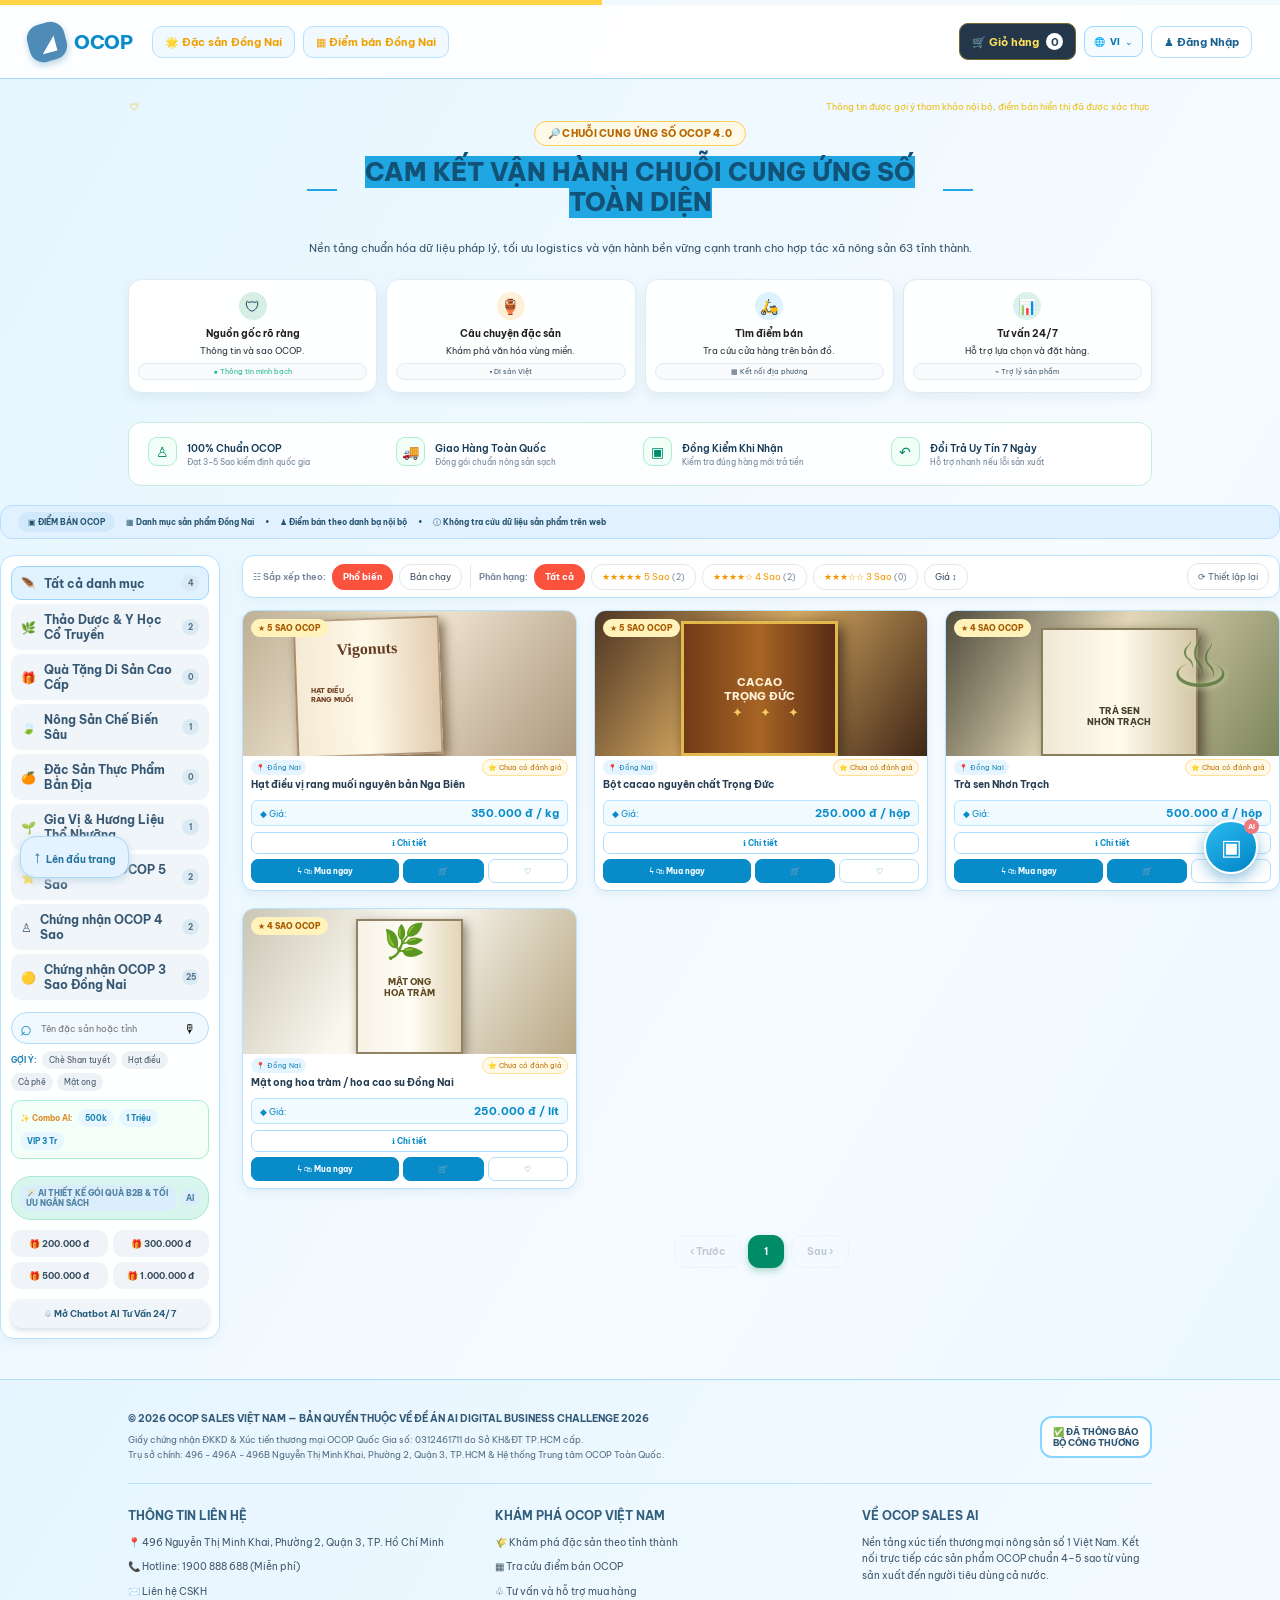
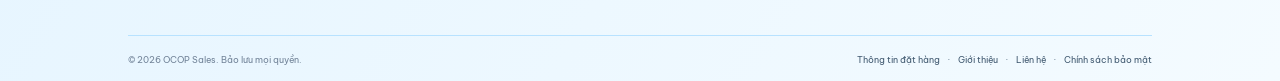
==== shop.html @ 41dfc6db "Initial commit" ====
<!DOCTYPE html>
<html lang="vi">
<head>
  <meta charset="UTF-8">
  <meta name="viewport" content="width=device-width, initial-scale=1.0">
  <meta name="theme-color" content="#eaf7ff">
  <title>OCOP Sales — Đặc sản Đồng Nai</title>
  <link rel="preconnect" href="https://fonts.googleapis.com">
  <link rel="preconnect" href="https://fonts.gstatic.com" crossorigin>
  <link href="https://fonts.googleapis.com/css2?family=Be+Vietnam+Pro:wght@400;500;600;700;800&display=swap" rel="stylesheet">
  <link rel="stylesheet" href="styles.css">
  <link rel="stylesheet" href="locale.css">
</head>
<body>
  <div class="top-accent"></div>
  <header class="site-header">
    <a class="brand" href="index.html" aria-label="OCOP Sales - Trang chủ" data-i18n-aria="home.brandHome">
      <span class="brand-mark">◢</span><span class="brand-name">OCOP</span>
    </a>
    <nav class="quick-links" aria-label="Điều hướng nhanh" data-i18n-aria="shop.quickNav">
      <a href="#products"><span>🌟</span> <span data-i18n="shop.specialty">Đặc sản Đồng Nai</span></a>
      <a href="index.html#store-network"><span>▦</span> <span data-i18n="shop.stores">Điểm bán Đồng Nai</span></a>
    </nav>
    <div class="header-actions">
      <button class="cart-button" id="cartButton" type="button"><span data-i18n="shop.cart">🛒 Giỏ hàng</span> <span class="cart-count" id="cartCount">0</span></button>
      <div class="locale-picker">
        <button class="locale-trigger" type="button" aria-label="Chọn ngôn ngữ" data-i18n-aria="locale.menu" aria-haspopup="menu" aria-expanded="false">
          <span>🌐</span><span class="locale-code">VI</span><span>⌄</span>
        </button>
        <div class="locale-menu" role="menu" aria-label="Chọn ngôn ngữ" data-i18n-aria="locale.menu">
          <button type="button" role="menuitemradio" aria-checked="false" data-locale="vi"><b>VI</b><span>Tiếng Việt</span></button>
          <button type="button" role="menuitemradio" aria-checked="false" data-locale="en"><b>EN</b><span>English</span></button>
          <button type="button" role="menuitemradio" aria-checked="false" data-locale="zh"><b>ZH</b><span>中文</span></button>
          <button type="button" role="menuitemradio" aria-checked="false" data-locale="ko"><b>KO</b><span>한국어</span></button>
          <button type="button" role="menuitemradio" aria-checked="false" data-locale="ja"><b>JA</b><span>日本語</span></button>
        </div>
      </div>
      <button class="login-button" type="button" data-i18n="shop.login">♟ Đăng Nhập</button>
    </div>
  </header>

  <main>
    <section class="intro" aria-labelledby="intro-title">
      <div class="announcement"><span>🛡</span><span data-i18n="shop.announcement">Thông tin được gợi ý tham khảo nội bộ, điểm bán hiển thị đã được xác thực</span></div>
      <div class="intro-eyebrow" data-i18n="shop.eyebrow">🔎 CHUỖI CUNG ỨNG SỐ OCOP 4.0</div>
      <div class="heading-row"><span></span><h1 id="intro-title"><span data-i18n="shop.heroLine1">CAM KẾT VẬN HÀNH CHUỖI CUNG ỨNG SỐ</span><br><span data-i18n="shop.heroLine2">TOÀN DIỆN</span></h1><span></span></div>
      <p class="intro-copy"><span data-i18n="shop.heroDescription">Nền tảng chuẩn hóa dữ liệu pháp lý, tối ưu logistics và vận hành bền vững cạnh tranh cho hợp tác xã nông sản 63 tỉnh thành.</span></p>
      <div class="benefit-cards">
        <article class="benefit-card"><span class="benefit-icon green">🛡</span><h2 data-i18n="shop.originTitle">Nguồn gốc rõ ràng</h2><p data-i18n="shop.originText">Thông tin và sao OCOP.</p><small data-i18n="shop.originBadge">● Thông tin minh bạch</small></article>
        <article class="benefit-card"><span class="benefit-icon gold">🏺</span><h2 data-i18n="shop.storyTitle">Câu chuyện đặc sản</h2><p data-i18n="shop.storyText">Khám phá văn hóa vùng miền.</p><small data-i18n="shop.storyBadge">▪ Di sản Việt</small></article>
        <article class="benefit-card"><span class="benefit-icon blue">🛵</span><h2 data-i18n="shop.locationTitle">Tìm điểm bán</h2><p data-i18n="shop.locationText">Tra cứu cửa hàng trên bản đồ.</p><small data-i18n="shop.locationBadge">▦ Kết nối địa phương</small></article>
        <article class="benefit-card"><span class="benefit-icon chart">📊</span><h2 data-i18n="shop.advisorTitle">Tư vấn 24/7</h2><p data-i18n="shop.advisorText">Hỗ trợ lựa chọn và đặt hàng.</p><small data-i18n="shop.advisorBadge">⌁ Trợ lý sản phẩm</small></article>
      </div>
      <div class="service-strip">
        <div><span>♙</span><b data-i18n="shop.certified">100% Chuẩn OCOP</b><small data-i18n="shop.certifiedText">Đạt 3–5 Sao kiểm định quốc gia</small></div>
        <div><span>🚚</span><b data-i18n="shop.shipping">Giao Hàng Toàn Quốc</b><small data-i18n="shop.shippingText">Đóng gói chuẩn nông sản sạch</small></div>
        <div><span>▣</span><b data-i18n="shop.inspect">Đồng Kiểm Khi Nhận</b><small data-i18n="shop.inspectText">Kiểm tra đúng hàng mới trả tiền</small></div>
        <div><span>↶</span><b data-i18n="shop.returns">Đổi Trả Uy Tín 7 Ngày</b><small data-i18n="shop.returnsText">Hỗ trợ nhanh nếu lỗi sản xuất</small></div>
      </div>
    </section>

    <section class="catalog-shell" id="products" aria-label="Danh mục sản phẩm OCOP Đồng Nai" data-i18n-aria="shop.catalog">
      <div class="catalog-note">
        <div class="note-links"><a href="index.html#store-network" data-i18n="shop.noteStores">▣ ĐIỂM BÁN OCOP</a><span data-i18n="shop.noteCatalog">▦ Danh mục sản phẩm Đồng Nai</span><i>•</i><span data-i18n="shop.noteInternal">♟ Điểm bán theo danh bạ nội bộ</span><i>•</i><span data-i18n="shop.noteNoWeb">ⓘ Không tra cứu dữ liệu sản phẩm trên web</span></div>
      </div>
      <div class="catalog-layout">
        <aside class="filters" aria-label="Bộ lọc sản phẩm" data-i18n-aria="shop.filters">
          <div class="filter-categories" id="categoryFilters">
            <button class="category active" data-category="all"><span>🪶</span><span data-i18n="shop.categoryAll">Tất cả danh mục</span><b>4</b></button>
            <button class="category" data-category="herbal"><span>🌿</span><span data-i18n="shop.categoryHerbal">Thảo Dược &amp; Y Học Cổ Truyền</span><b>2</b></button>
            <button class="category" data-category="gift"><span>🎁</span><span data-i18n="shop.categoryGift">Quà Tặng Di Sản Cao Cấp</span><b>0</b></button>
            <button class="category" data-category="farm"><span>🍃</span><span data-i18n="shop.categoryFarm">Nông Sản Chế Biến Sâu</span><b>1</b></button>
            <button class="category" data-category="specialty"><span>🍊</span><span data-i18n="shop.categorySpecialty">Đặc Sản Thực Phẩm Bản Địa</span><b>0</b></button>
            <button class="category" data-category="spice"><span>🌱</span><span data-i18n="shop.categorySpice">Gia Vị &amp; Hương Liệu Thổ Nhưỡng</span><b>1</b></button>
            <button class="category" data-category="five"><span>⭐</span><span data-i18n="shop.categoryFive">Chứng nhận OCOP 5 Sao</span><b>2</b></button>
            <button class="category" data-category="four"><span>♙</span><span data-i18n="shop.categoryFour">Chứng nhận OCOP 4 Sao</span><b>2</b></button>
            <button class="category" data-category="three"><span>🟡</span><span data-i18n="shop.categoryThree">Chứng nhận OCOP 3 Sao Đồng Nai</span><b>25</b></button>
          </div>
          <label class="search-box"><span>⌕</span><input id="searchInput" type="search" placeholder="Tên đặc sản hoặc tỉnh" data-i18n-placeholder="shop.searchPlaceholder"><button type="button" aria-label="Tìm kiếm" data-i18n-aria="shop.search">🎙</button></label>
          <div class="suggestions"><b data-i18n="shop.suggestions">GỢI Ý:</b><button data-search="Chè">Chè Shan tuyết</button><button data-search="Hạt điều">Hạt điều</button><button data-search="Cà phê">Cà phê</button><button data-search="Mật ong">Mật ong</button></div>
          <div class="combo"><b data-i18n="shop.combo">✨ Combo AI:</b><button data-max="500000">500k</button><button data-max="1000000" data-i18n="shop.million">1 Triệu</button><button data-max="3000000">VIP 3 Tr</button></div>
          <div class="budget-title"><span data-i18n="shop.budgetTitle">🪄 AI THIẾT KẾ GÓI QUÀ B2B &amp; TỐI ƯU NGÂN SÁCH</span><span>AI</span></div>
          <div class="budget-options">
            <button data-max="200000">🎁 200.000 đ</button><button data-max="300000">🎁 300.000 đ</button>
            <button data-max="500000">🎁 500.000 đ</button><button data-max="1000000">🎁 1.000.000 đ</button>
          </div>
          <button class="chatbot-open" type="button" id="chatOpen" data-i18n="shop.chatbot">♧ Mở Chatbot AI Tư Vấn 24/7</button>
        </aside>

        <div class="product-area">
          <div class="toolbar">
            <span class="sort-label" data-i18n="shop.sortBy">☷ Sắp xếp theo:</span>
            <button class="sort active" data-sort="popular" data-i18n="shop.popular">Phổ biến</button><button class="sort" data-sort="bestseller" data-i18n="shop.bestSelling">Bán chạy</button>
            <span class="divider"></span><span class="sort-label" data-i18n="shop.rating">Phân hạng:</span>
            <button class="rating-filter active" data-rating="all" data-i18n="shop.all">Tất cả</button>
            <button class="rating-filter" data-rating="5">★★★★★ <span data-i18n="shop.fiveStars">5 Sao</span> <small>(2)</small></button>
            <button class="rating-filter" data-rating="4">★★★★☆ <span data-i18n="shop.fourStars">4 Sao</span> <small>(2)</small></button>
            <button class="rating-filter" data-rating="3">★★★☆☆ <span data-i18n="shop.threeStars">3 Sao</span> <small>(0)</small></button>
            <button class="sort price-sort" id="priceSort" data-i18n="shop.price">Giá ↕</button>
            <button class="reset-button" id="resetFilters" data-i18n="shop.reset">⟳ Thiết lập lại</button>
          </div>
          <div class="product-grid" id="productGrid"></div>
          <div class="empty-state" id="emptyState" hidden data-i18n="shop.empty">Không tìm thấy sản phẩm phù hợp. Hãy thử bộ lọc khác nhé.</div>
          <nav class="pagination" aria-label="Phân trang" data-i18n-aria="shop.pagination"><button disabled data-i18n="shop.previous">‹ Trước</button><button class="current">1</button><button disabled data-i18n="shop.next">Sau ›</button></nav>
        </div>
      </div>
    </section>

  </main>

  <footer class="site-footer">
    <div class="footer-inner">
      <div class="legal">
        <div><b data-i18n="shop.legalTitle">© 2026 OCOP SALES VIỆT NAM — BẢN QUYỀN THUỘC VỀ ĐỀ ÁN AI DIGITAL BUSINESS CHALLENGE 2026</b>
          <p><span data-i18n="shop.legalLine1">Giấy chứng nhận ĐKKD &amp; Xúc tiến thương mại OCOP Quốc Gia số: 0312461711 do Sở KH&amp;ĐT TP.HCM cấp.</span><br><span data-i18n="shop.legalLine2">Trụ sở chính: 496 - 496A - 496B Nguyễn Thị Minh Khai, Phường 2, Quận 3, TP.HCM &amp; Hệ thống Trung tâm OCOP Toàn Quốc.</span></p>
        </div><span class="verified">✅ <span data-i18n="shop.announced">ĐÃ THÔNG BÁO</span><br><span data-i18n="shop.ministry">BỘ CÔNG THƯƠNG</span></span>
      </div>
      <div class="footer-columns">
        <div><h2 data-i18n="shop.contact">THÔNG TIN LIÊN HỆ</h2><p>📍 496 Nguyễn Thị Minh Khai, Phường 2, Quận 3, TP. Hồ Chí Minh</p><p><span data-i18n="shop.hotline">📞 Hotline:</span> 1900 888 688 <span data-i18n="shop.free">(Miễn phí)</span></p><p data-i18n="shop.customerCare">✉️ Liên hệ CSKH</p></div>
        <div><h2 data-i18n="shop.explore">KHÁM PHÁ OCOP VIỆT NAM</h2><a href="#products" data-i18n="shop.discover">🌾 Khám phá đặc sản theo tỉnh thành</a><a href="index.html#store-network" data-i18n="shop.findStores">▦ Tra cứu điểm bán OCOP</a><a href="#chatOpen" data-i18n="shop.support">♧ Tư vấn và hỗ trợ mua hàng</a></div>
        <div><h2 data-i18n="shop.about">VỀ OCOP SALES AI</h2><p data-i18n="shop.aboutText">Nền tảng xúc tiến thương mại nông sản số 1 Việt Nam. Kết nối trực tiếp các sản phẩm OCOP chuẩn 4–5 sao từ vùng sản xuất đến người tiêu dùng cả nước.</p></div>
      </div>
      <div class="footer-bottom"><span data-i18n="shop.copyright">© 2026 OCOP Sales. Bảo lưu mọi quyền.</span><div><a href="#products" data-i18n="shop.orderInfo">Thông tin đặt hàng</a><i>·</i><a href="#products" data-i18n="shop.introduction">Giới thiệu</a><i>·</i><a href="index.html#store-network" data-i18n="shop.contactLink">Liên hệ</a><i>·</i><a href="#products" data-i18n="shop.privacy">Chính sách bảo mật</a></div></div>
    </div>
  </footer>
  <button class="back-top" id="backTop" type="button">↑ <span data-i18n="shop.backTop">Lên đầu trang</span></button>
  <button class="floating-chat" id="floatingChat" type="button" aria-label="Mở chatbot" data-i18n-aria="shop.openChat">▣<b>AI</b></button>
  <div class="toast" id="toast" role="status" aria-live="polite"></div>
  <script src="locale.js"></script>
  <script src="app.js"></script>
</body>
</html>
---- styles.css ----
:root {
  font-family: "Be Vietnam Pro", Arial, sans-serif;
  color: #173c59;
  background: #eaf7ff;
  font-synthesis: none;
  --blue: #078bc9;
  --dark-blue: #115075;
  --line: #b8e3ff;
  --soft-blue: #e8f6ff;
}
* { box-sizing: border-box; }
html { scroll-behavior: smooth; }
body { margin: 0; min-width: 320px; background: linear-gradient(120deg, #e4f5ff 0%, #f6fbff 62%, #e8f7ff 100%); }
button, input { font: inherit; }
button { cursor: pointer; }
a { color: inherit; text-decoration: none; }
.top-accent { height: 5px; background: linear-gradient(90deg, #ffd342 0 47%, #f2faff 47%); }
.site-header { height: 74px; padding: 0 max(calc((100vw - 1260px)/2), 28px); display: flex; align-items: center; gap: 20px; background: rgba(255,255,255,.92); border-bottom: 1px solid #9edbff; position: relative; z-index: 3; }
.brand { display: flex; align-items: center; gap: 8px; color: #078bc9; font-size: 19px; font-weight: 800; letter-spacing: -.5px; }
.brand-mark { width: 38px; height: 38px; display: grid; place-items: center; border-radius: 14px; color: #fff; background: #4e8bb7; box-shadow: 0 3px 7px #b4d2e3; font-size: 20px; transform: rotate(-15deg); }
.quick-links { display: flex; gap: 8px; }
.quick-links a, .language-button, .login-button { padding: 8px 12px; border: 1px solid #b6e2ff; border-radius: 10px; background: #eff9ff; color: #17618e; font-weight: 700; font-size: 11px; }
.quick-links a span { color: #f0a000; }
.header-actions { margin-left: auto; display: flex; gap: 8px; align-items: center; }
.cart-button { border: 1px solid #79692d; border-radius: 9px; color: #ffe15a; background: #24374a; padding: 9px 12px; font-weight: 700; font-size: 11px; }
.cart-count { display: inline-grid; place-items: center; width: 17px; height: 17px; border-radius: 50%; color: #26465a; background: #fff; margin-left: 4px; }
.language-button, .login-button { background: white; }
.intro { padding: 22px 24px 14px; text-align: center; min-height: 426px; }
.announcement { max-width: 1020px; margin: 0 auto; display: flex; justify-content: space-between; color: #edbd16; font-size: 9px; text-align: left; }
.intro-eyebrow { display: table; margin: 9px auto 8px; padding: 5px 13px; border: 1px solid #ffcf52; border-radius: 20px; color: #b86800; background: #fff9e7; font-size: 10px; font-weight: 800; letter-spacing: .3px; }
.heading-row { display: flex; justify-content: center; align-items: center; gap: 28px; }
.heading-row span { width: 30px; height: 2px; background: #20a6e2; }
h1 { margin: 3px 0 9px; font-size: clamp(20px, 2vw, 25px); line-height: 1.2; color: #125276; font-weight: 800; }
.intro-copy { margin: 14px 0 22px; color: #38536a; font-size: 11px; line-height: 1.55; }
.benefit-cards { max-width: 1024px; margin: 0 auto; display: grid; grid-template-columns: repeat(4, 1fr); gap: 9px; }
.benefit-card { min-height: 114px; background: rgba(255,255,255,.95); border: 1px solid #e0eaf2; border-radius: 13px; box-shadow: 0 5px 12px rgba(32, 90, 125, .08); padding: 12px 9px 8px; }
.benefit-icon { margin: 0 auto 7px; height: 28px; width: 28px; display: grid; place-items: center; border-radius: 50%; font-size: 15px; background: #d7eee4; }
.benefit-icon.gold { background: #fff0d9; }.benefit-icon.blue { background: #dcf3ff; }.benefit-icon.chart { background: #daf2eb; }
.benefit-card h2 { font-size: 10px; margin: 0 0 5px; color: #222; }
.benefit-card p { margin: 0 0 7px; color: #28343c; font-size: 9px; }
.benefit-card small { display: block; padding: 3px; border: 1px solid #e2eaf1; border-radius: 15px; background: #f8fafc; font-size: 7px; color: #405568; }
.benefit-card:first-child small { color: #1ab885; }
.service-strip { max-width: 1024px; height: 64px; margin: 29px auto 0; display: grid; grid-template-columns: repeat(4,1fr); align-items: center; text-align: left; padding: 7px 16px; border: 1px solid #c9efdc; border-radius: 13px; background: rgba(255,255,255,.87); }
.service-strip div { position: relative; min-height: 40px; padding: 4px 4px 3px 42px; display: flex; flex-direction: column; justify-content: center; }
.service-strip div > span { position: absolute; left: 3px; top: 3px; width: 29px; height: 29px; display: grid; place-items: center; border: 1px solid #abefcf; border-radius: 9px; color: #008b69; background: #f1fff8; font-size: 14px; }
.service-strip b { font-size: 10px; font-weight: 600; }
.service-strip small { margin-top: 2px; color: #718295; font-size: 8px; }
.catalog-shell { max-width: 1330px; margin: 0 auto 40px; padding: 0 0; }
.catalog-note { min-height: 34px; margin: 0 0 16px; padding: 0 17px; border: 1px solid #b9dfff; border-radius: 12px; background: #e2f1ff; display: flex; align-items: center; }
.note-links { width: 100%; display: flex; align-items: center; gap: 11px; font-size: 8px; font-weight: 700; color: #24536f; white-space: nowrap; overflow: hidden; }
.note-links a { background: #d1e9fa; border-radius: 13px; padding: 5px 10px; }
.catalog-layout { display: grid; grid-template-columns: 220px minmax(0, 1fr); gap: 22px; align-items: start; padding: 0 0; }
.filters { padding: 10px; border: 1px solid #b8e2ff; border-radius: 14px; background: rgba(255,255,255,.95); box-shadow: 0 4px 10px rgba(33, 99, 137, .06); }
.filter-categories { display: grid; gap: 4px; }
.category { min-height: 34px; display: flex; align-items: center; text-align: left; gap: 8px; padding: 7px 9px; border: 1px solid transparent; border-radius: 10px; color: #365772; background: #f0f5fa; font-weight: 700; font-size: 9px; }
.category span { font-size: 12px; }
.category b { margin-left: auto; min-width: 17px; text-align: center; border-radius: 9px; padding: 3px; color: #54718a; background: #dbeaf2; font-size: 8px; }
.category.active { border-color: #9bd5ff; background: #e1f2ff; }
.search-box { height: 32px; display: flex; align-items: center; gap: 7px; margin: 12px 0 7px; padding: 0 8px; border: 1px solid #b3dcff; border-radius: 18px; color: #1689c7; background: #eff9ff; }
.search-box span { font-size: 20px; line-height: 1; }
.search-box input { min-width: 0; flex: 1; border: 0; outline: 0; color: #31516b; background: transparent; font-size: 9px; }
.search-box button { padding: 2px 4px; border: 0; background: transparent; font-size: 12px; }
.suggestions { display: flex; flex-wrap: wrap; align-items: center; gap: 4px; margin-bottom: 9px; font-size: 8px; }
.suggestions b { color: #2183b5; margin-right: 1px; }
.suggestions button, .combo button { border: 0; border-radius: 11px; padding: 4px 7px; color: #455566; background: #edf2f7; font-size: 8px; }
.combo { display: flex; gap: 5px; align-items: center; flex-wrap: wrap; padding: 8px; border: 1px solid #a9efd1; border-radius: 10px; background: #f5fff9; font-size: 8px; }
.combo b { color: #dc8c25; }
.combo button { color: #1682b2; background: #e8f7ff; font-weight: 700; }
.budget-title { margin: 17px 0 10px; padding: 8px; display: inline-flex; gap: 4px; align-items: center; border: 1px solid #a8e8d5; border-radius: 20px; color: #22736c; background: #d8f6ee; font-size: 8px; font-weight: 800; }
.budget-title span { padding: 3px 6px; border-radius: 9px; color: #5182a2; background: #d9eefa; }
.budget-options { display: grid; grid-template-columns: 1fr 1fr; gap: 5px; }
.budget-options button { padding: 8px 3px; border: 0; border-radius: 10px; color: #374c60; background: #f0f4f8; font-weight: 700; font-size: 9px; }
.chatbot-open { width: 100%; margin-top: 10px; padding: 9px 5px; border: 0; border-radius: 10px; color: #285d7d; background: #f0f5fa; box-shadow: 0 3px 5px #dce5eb; font-size: 9px; font-weight: 700; }
.product-area { min-width: 0; }
.toolbar { min-height: 43px; margin-bottom: 12px; padding: 6px 10px; display: flex; align-items: center; gap: 6px; border: 1px solid #b8e2ff; border-radius: 12px; background: white; box-shadow: 0 3px 8px rgba(42, 105, 142, .05); }
.sort-label { color: #71839a; font-size: 9px; font-weight: 600; white-space: nowrap; }
.sort, .rating-filter { min-height: 26px; padding: 5px 10px; border: 1px solid #e1e9f0; border-radius: 12px; color: #394b5e; background: #fff; font-size: 9px; white-space: nowrap; }
.sort.active, .rating-filter.active { color: white; border-color: #fb523e; background: #fb523e; font-weight: 700; }
.divider { height: 23px; width: 1px; background: #e2e7ec; margin: 0 2px; }
.rating-filter { color: #f39800; }
.rating-filter small { color: #71839a; }
.price-sort { margin-left: 0; }
.reset-button { margin-left: auto; min-height: 27px; padding: 5px 10px; border: 1px solid #dfe7ef; border-radius: 12px; color: #52657a; background: white; font-size: 9px; white-space: nowrap; }
.product-grid { display: grid; grid-template-columns: repeat(3, minmax(0, 1fr)); gap: 17px; }
.product-card { overflow: hidden; border: 1px solid #b8e2ff; border-radius: 12px; background: white; box-shadow: 0 4px 10px rgba(38, 101, 138, .08); }
.product-image { height: 145px; position: relative; overflow: hidden; display: grid; place-items: center; background: #e9dac4; }
.product-image::before { content: ""; position: absolute; inset: 0; background: linear-gradient(120deg, rgba(28,38,34,.15), transparent 40%, rgba(32,21,10,.1)); }
.product-image.cashew { background: linear-gradient(125deg,#d9c8a9,#f2e7d4 45%,#bca88c); }
.product-image.cacao { background: linear-gradient(125deg,#593a24,#d9ac64 47%,#442918); }
.product-image.tea { background: linear-gradient(120deg,#5b5542,#e3d8b8 45%,#879264); }
.product-image.honey { background: linear-gradient(120deg,#e9e2d0,#fdfbf4 48%,#c9b993); }
.product-image .art { position: relative; z-index: 1; width: 80%; height: 100%; }
.product-image.cashew .art::before { content: "Vigonuts"; position: absolute; inset: 5% 38% 0 7%; display: grid; place-items: start center; padding-top: 20px; color: #653d25; background: linear-gradient(90deg,#f5e9d2,#fff9e9,#e2ccb0); border: 2px solid rgba(115,78,43,.5); box-shadow: 4px 5px 12px #766044; font: 700 16px Georgia,serif; transform: rotate(-2deg); }
.product-image.cashew .art::after { content: "HẠT ĐIỀU\A RANG MUỐI"; white-space: pre; position: absolute; top: 52%; left: 13%; z-index: 2; color: #75452a; font-size: 7px; font-weight: 800; }
.product-image.cacao .art::before { content: "CACAO\A TRỌNG ĐỨC"; white-space: pre; position: absolute; inset: 7% 21% 0 20%; display: grid; place-items: center; color: #fff2d6; text-align: center; background: linear-gradient(90deg,#713b16,#a76425,#5a2c15); border: 3px solid #e3b94e; box-shadow: 4px 5px 14px #44321e; font-size: 11px; font-weight: 800; }
.product-image.cacao .art::after { content: "✦       ✦       ✦"; position: absolute; left: 10%; right: 4%; top: 64%; height: 20px; color: #f5cc61; font-size: 13px; letter-spacing: 7px; text-align: center; }
.product-image.tea .art::before { content: "TRÀ SEN\A NHƠN TRẠCH"; white-space: pre; position: absolute; inset: 12% 18% 0 23%; display: grid; place-items: start center; padding-top: 75px; text-align: center; color: #41432c; background: linear-gradient(90deg,#efe8d4,#fffbed,#d4c7a6); border: 2px solid #897d5c; box-shadow: 5px 5px 11px #574e3b; font-size: 9px; font-weight: 800; }
.product-image.tea .art::after { content: "♨"; position: absolute; z-index: 3; right: 5%; top: 4%; color: rgba(94,117,64,.85); font-size: 70px; text-shadow: 0 0 7px #dae4b1; }
.product-image.honey .art::before { content: "MẬT ONG\A HOA TRÀM"; white-space: pre; position: absolute; inset: 7% 30% 0 30%; display: grid; place-items: center; text-align: center; color: #624c28; background: linear-gradient(90deg,#f7f2e6,#fffdf4,#e2d5b9); border: 2px solid #918263; box-shadow: 3px 4px 10px #8a806d; font-size: 9px; font-weight: 800; }
.product-image.honey .art::after { content: "🌿"; position: absolute; z-index: 2; top: 7%; left: 40%; font-size: 34px; }
.rating-badge { position: absolute; z-index: 2; top: 8px; left: 8px; border-radius: 12px; padding: 4px 7px; color: #a75900; background: #fff2bb; font-size: 8px; font-weight: 800; }
.product-info { padding: 0 8px 7px; }
.product-meta { min-height: 22px; display: flex; justify-content: space-between; align-items: center; }
.province, .review { border-radius: 9px; padding: 3px 5px; font-size: 7px; }
.province { color: #1a82b0; background: #e5f5ff; }
.review { color: #bd7100; border: 1px solid #ffdf97; background: #fff9e8; }
.product-info h3 { margin: 0 0 8px; color: #263d52; font-size: 10px; line-height: 1.4; }
.product-price { display: flex; justify-content: space-between; align-items: center; padding: 5px 8px; border: 1px solid #b7e5ff; border-radius: 6px; color: #078bc9; background: #f1faff; font-size: 9px; }
.product-price b { font-size: 11px; }
.details-button { width: 100%; margin-top: 6px; padding: 5px; border: 1px solid #a9dcff; border-radius: 7px; color: #078bc9; background: white; font-size: 8px; font-weight: 700; }
.product-actions { display: grid; grid-template-columns: 1fr .54fr .54fr; gap: 4px; margin-top: 5px; }
.product-actions button { padding: 6px 4px; border: 1px solid #b6dcf6; border-radius: 7px; color: #078bc9; background: white; font-size: 8px; font-weight: 700; }
.product-actions .buy, .product-actions .add-cart { color: white; border-color: #078bc9; background: #078bc9; }
.product-actions .favorite.saved { color: #e44458; border-color: #ffd0d7; background: #fff2f4; }
.pagination { display: flex; justify-content: center; gap: 7px; margin: 46px 0 25px; }
.pagination button { padding: 9px 15px; border: 1px solid #e4edf3; border-radius: 11px; color: #8496a6; background: #f5faff; font-size: 10px; font-weight: 700; }
.pagination .current { color: white; border-color: #008c67; background: #008c67; box-shadow: 0 3px 7px #abd9c9; }
.pagination button:disabled { opacity: .48; cursor: default; }
.empty-state { padding: 40px; text-align: center; color: #67839a; }
.site-footer { border-top: 1px solid #a9dcff; background: linear-gradient(120deg,#e6f5ff,#f4fbff); }
.footer-inner { max-width: 1024px; padding: 32px 0 16px; margin: auto; }
.legal { padding: 0 0 20px; display: flex; align-items: center; justify-content: space-between; gap: 20px; border-bottom: 1px solid #b8e2ff; color: #315875; font-size: 10px; }
.legal p { margin: 7px 0 0; color: #536c81; font-size: 9px; line-height: 1.7; }
.verified { white-space: nowrap; padding: 8px 11px; border: 2px solid #87d6ff; border-radius: 12px; background: white; font-size: 9px; font-weight: 800; }
.footer-columns { display: grid; grid-template-columns: 1.15fr 1.15fr 1fr; gap: 34px; padding: 24px 0 27px; border-bottom: 1px solid #b8e2ff; }
.footer-columns h2 { margin: 0 0 12px; color: #315f7d; font-size: 12px; }
.footer-columns p, .footer-columns a { display: block; margin: 8px 0; color: #40576b; font-size: 10px; line-height: 1.65; }
.footer-bottom { display: flex; justify-content: space-between; padding-top: 18px; color: #718398; font-size: 9px; }
.footer-bottom div { display: flex; gap: 8px; color: #405970; }
.back-top { position: fixed; z-index: 4; left: 20px; bottom: 22px; padding: 9px 12px; border: 1px solid #acd9f5; border-radius: 16px; color: #2874a0; background: #e4f3ff; box-shadow: 0 3px 9px #c9dce8; font-size: 17px; }
.back-top span { font-size: 10px; font-weight: 700; }
.floating-chat { position: fixed; z-index: 5; right: 22px; bottom: 26px; width: 54px; height: 54px; border: 2px solid white; border-radius: 50%; color: white; background: linear-gradient(145deg,#2cbbef,#0084c7); box-shadow: 0 5px 16px #8abedb; font-size: 22px; }
.floating-chat b { position: absolute; top: -3px; right: -3px; padding: 3px 4px; border-radius: 8px; color: white; background: #ed797e; font-size: 7px; }
.toast { position: fixed; z-index: 9; right: 25px; bottom: 93px; padding: 10px 15px; border-radius: 9px; color: white; background: #194f70; box-shadow: 0 4px 12px #9db8c8; font-size: 11px; opacity: 0; transform: translateY(8px); transition: .2s; pointer-events: none; }
.toast.show { opacity: 1; transform: translateY(0); }
@media (min-width: 1400px) { .catalog-shell { max-width: 1330px; } .product-image { height: 160px; } }
@media (max-width: 1100px) {
  .site-header { padding: 0 20px; }.catalog-shell { margin: 0 18px 34px; }.toolbar { flex-wrap: wrap; }.reset-button { margin-left: auto; }
  .product-grid { gap: 10px; }.product-image { height: 125px; }.footer-inner { margin: 0 28px; }
}
@media (max-width: 760px) {
  .site-header { height: 63px; gap: 10px; padding: 0 12px; }.brand { font-size: 15px; }.brand-mark { width: 32px; height: 32px; }.quick-links { display:none; }
  .header-actions { gap: 5px; }.header-actions button { padding: 7px 8px; font-size: 9px; }.intro { padding: 18px 14px 22px; }.announcement { justify-content:center; text-align:center; font-size:8px; }
  .heading-row { gap: 9px; }.heading-row span { width: 15px; } h1 { font-size: 19px; }.intro-copy { font-size: 10px; }.desktop-only { display:none; }
  .benefit-cards { grid-template-columns: repeat(2,1fr); gap: 8px; }.service-strip { height:auto; grid-template-columns: repeat(2,1fr); gap: 8px; margin-top: 16px; padding: 10px; }
  .catalog-shell { margin: 0 10px 25px; }.catalog-note { padding: 7px 10px; }.note-links { flex-wrap: wrap; white-space:normal; gap:6px; font-size:7px; }
  .catalog-layout { grid-template-columns: 1fr; gap: 12px; }.filters { padding: 8px; }.filter-categories { grid-template-columns: repeat(2,1fr); }.category { font-size:8px; }.category:last-child { grid-column:span 2; }
  .toolbar { gap: 5px; padding: 7px; }.sort-label { font-size:8px; }.sort,.rating-filter,.reset-button { min-height:25px; padding:5px 7px; font-size:8px; }.divider { display:none; }.reset-button { margin-left:0; }
  .product-grid { grid-template-columns: repeat(2,minmax(0,1fr)); gap:8px; }.product-image { height:125px; }.product-info h3 { min-height:29px; font-size:9px; }
  .footer-inner { margin:0 16px; padding-top:24px; }
  .legal { align-items:flex-start; flex-direction:column; }.footer-columns { grid-template-columns:1fr; gap:12px; padding:20px 0; }.footer-columns h2 { margin-bottom:6px; }.footer-columns p,.footer-columns a { margin:5px 0; }.footer-bottom { gap:10px; flex-direction:column; }.back-top { left:10px; bottom:12px; }.floating-chat { right:12px; bottom:14px; }
}
@media (max-width: 420px) {
  .login-button { display:none; }.product-grid { grid-template-columns:1fr; }.product-image { height:175px; }.toolbar { align-items:flex-start; }.sort-label { display:none; }
  .rating-filter small { display:none; }.header-actions .cart-button { font-size:8px; }
}
---- locale.css ----
.locale-picker { position: relative; flex-shrink: 0; }
.locale-trigger { min-height: 31px; display: inline-flex; align-items: center; justify-content: center; gap: 5px; padding: 6px 9px; border: 1px solid #9bd9ff; border-radius: 9px; color: #0879b1; background: #f5fbff; font: inherit; font-size: 9px; font-weight: 800; white-space: nowrap; }
.locale-trigger:hover,.locale-trigger[aria-expanded="true"] { border-color: #52b7e9; background: #e8f7ff; }
.locale-menu { position: absolute; z-index: 20; top: calc(100% + 5px); right: 0; width: 132px; padding: 5px; border: 1px solid #152a45; border-radius: 9px; background: #091a32; box-shadow: 0 8px 20px rgba(11, 33, 54, .24); }
.locale-menu[hidden] { display: none; }
.locale-menu button { width: 100%; min-height: 27px; display: grid; grid-template-columns: 31px minmax(0, 1fr); align-items: center; gap: 5px; padding: 4px 7px; border: 0; border-radius: 5px; color: #e8f3fb; background: transparent; text-align: left; cursor: pointer; }
.locale-menu button b { color: #ffd139; font-size: 9px; }
.locale-menu button span { overflow: hidden; color: #e5edf7; font-size: 9px; font-weight: 600; text-align: right; text-overflow: ellipsis; white-space: nowrap; }
.locale-menu button:hover { background: #173451; }
.locale-menu button[aria-checked="true"] { background: #087eb4; }
.locale-menu button[aria-checked="true"] span { color: white; }
.locale-menu button:focus-visible,.locale-trigger:focus-visible { outline: 2px solid #ffd139; outline-offset: 2px; }
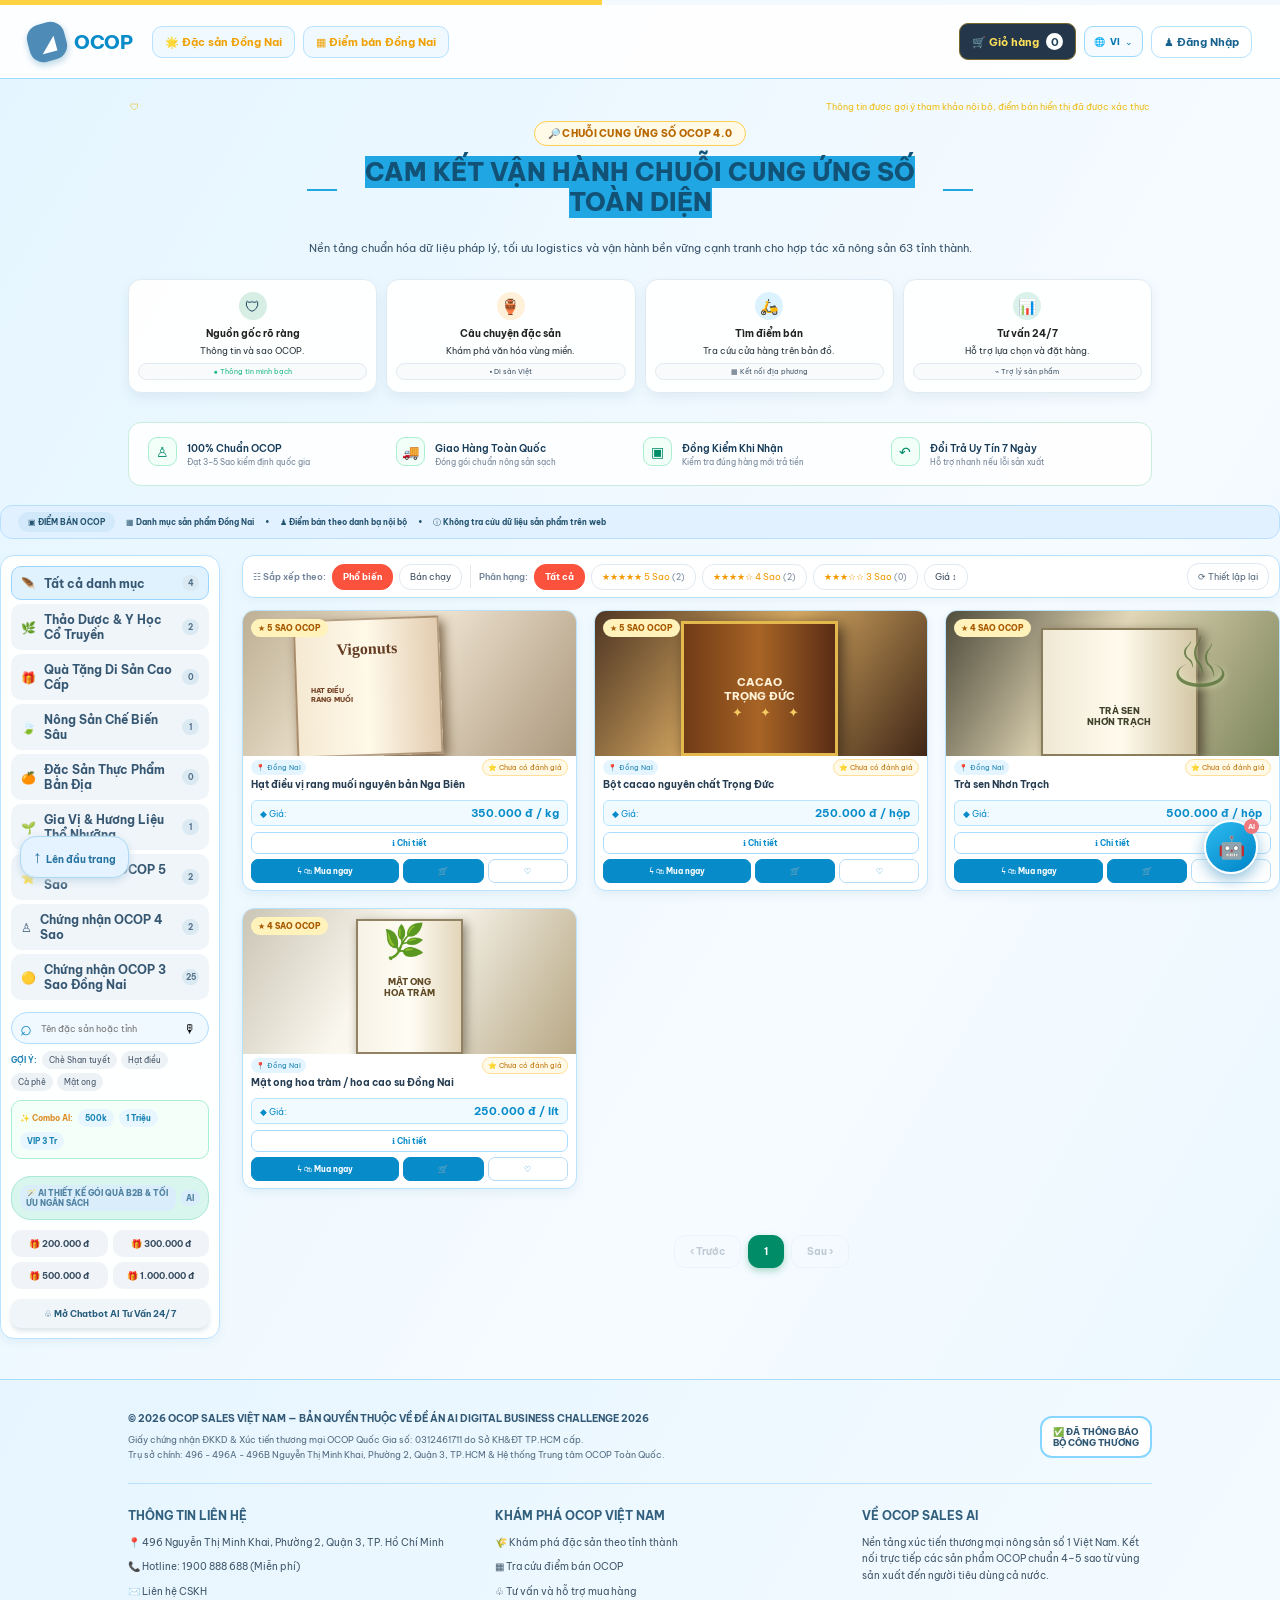
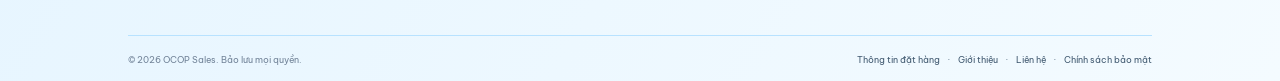
==== commit d9402727: "capnhat" ====
--- a/shop.html
+++ b/shop.html
@@ -10,6 +10,7 @@
   <link href="https://fonts.googleapis.com/css2?family=Be+Vietnam+Pro:wght@400;500;600;700;800&display=swap" rel="stylesheet">
   <link rel="stylesheet" href="styles.css">
   <link rel="stylesheet" href="locale.css">
+  <link rel="stylesheet" href="chatbot.css">
 </head>
 <body>
   <div class="top-accent"></div>
@@ -22,7 +23,7 @@
       <a href="index.html#store-network"><span>▦</span> <span data-i18n="shop.stores">Điểm bán Đồng Nai</span></a>
     </nav>
     <div class="header-actions">
-      <button class="cart-button" id="cartButton" type="button"><span data-i18n="shop.cart">🛒 Giỏ hàng</span> <span class="cart-count" id="cartCount">0</span></button>
+      <button class="cart-button" id="cartButton" type="button" aria-expanded="false" aria-haspopup="dialog"><span data-i18n="shop.cart">🛒 Giỏ hàng</span> <span class="cart-count" id="cartCount">0</span></button>
       <div class="locale-picker">
         <button class="locale-trigger" type="button" aria-label="Chọn ngôn ngữ" data-i18n-aria="locale.menu" aria-haspopup="menu" aria-expanded="false">
           <span>🌐</span><span class="locale-code">VI</span><span>⌄</span>
@@ -124,9 +125,75 @@
     </div>
   </footer>
   <button class="back-top" id="backTop" type="button">↑ <span data-i18n="shop.backTop">Lên đầu trang</span></button>
-  <button class="floating-chat" id="floatingChat" type="button" aria-label="Mở chatbot" data-i18n-aria="shop.openChat">▣<b>AI</b></button>
+  <section class="ocop-chat" id="ocopChat" hidden role="dialog" aria-modal="false" aria-labelledby="chatTitle">
+    <header class="chat-header">
+      <span class="chat-avatar" aria-hidden="true">🤖</span><span class="chat-online" aria-hidden="true"></span>
+      <strong class="chat-title" id="chatTitle" data-i18n="chat.title">TRỢ LÝ AI OCOP VIỆT NAM</strong>
+      <button class="chat-reset" type="button" aria-label="Làm mới hội thoại" data-i18n="chat.reset" data-i18n-aria="chat.reset">⟲ Làm mới</button>
+      <button class="chat-close" type="button" aria-label="Đóng chatbot" data-i18n-aria="chat.close">×</button>
+    </header>
+    <div class="chat-messages" role="log" aria-live="polite" aria-relevant="additions">
+      <div class="chat-message assistant">
+        <span class="chat-avatar" aria-hidden="true">🤖</span>
+        <div class="chat-bubble">
+          <p data-i18n="chat.welcome">Dạ, em là Trợ lý AI OCOP Việt Nam. Em hỗ trợ tìm đặc sản, chọn quà, tra cứu thông tin sản phẩm, đặt hàng và khiếu nại. Anh/chị muốn tìm đặc sản vùng nào hoặc cần em hỗ trợ gì ạ?</p>
+          <div class="chat-intents">
+            <button type="button" data-chat-intent="product" data-i18n="chat.intentProduct">Tư vấn sản phẩm</button>
+            <button type="button" data-chat-intent="order" data-i18n="chat.intentOrder">Hỗ trợ đặt hàng</button>
+            <button type="button" data-chat-intent="tracking" data-i18n="chat.intentTracking">Kiểm tra đơn hàng</button>
+            <button type="button" data-chat-intent="returns" data-i18n="chat.intentReturns">Khiếu nại / đổi trả</button>
+          </div>
+          <p data-i18n="chat.helpPrompt">Anh/chị cần tư vấn, hỗ trợ đơn hàng hay phản ánh vấn đề gì? Em sẽ hướng dẫn từng bước.</p>
+          <p class="chat-note" data-i18n="chat.footerNote">Giá và thông tin theo danh mục cửa hàng. Anh/chị xác nhận tồn kho, địa chỉ điểm bán trước khi đặt mua hoặc đến xem.</p>
+        </div>
+      </div>
+    </div>
+    <footer class="chat-footer">
+      <div class="chat-quickbar">
+        <button class="chat-contact" type="button" data-chat-support data-i18n="chat.contact">👩🏻‍💻 Gặp Admin / CSKH Trực Tiếp</button>
+        <button type="button" data-chat-intent="product" data-i18n="chat.intentProduct">Tư vấn sản phẩm</button>
+        <button type="button" data-chat-intent="order" data-i18n="chat.intentOrder">Hỗ trợ đặt hàng</button>
+        <button type="button" data-chat-intent="tracking" data-i18n="chat.intentTracking">Kiểm tra đơn hàng</button>
+        <button type="button" data-chat-intent="returns" data-i18n="chat.intentReturns">Khiếu nại / đổi trả</button>
+      </div>
+      <form class="chat-composer" id="chatbotForm">
+        <input id="chatbotAttachment" type="file" accept="image/*" hidden>
+        <button class="chat-attach" type="button" aria-label="Chọn ảnh" data-i18n-aria="chat.attach">▧</button>
+        <label class="chat-sr-only" for="chatbotInput" data-i18n="chat.inputLabel">Nội dung tin nhắn</label>
+        <textarea id="chatbotInput" rows="1" placeholder="Nhập yêu cầu tư vấn, hỗ trợ..." data-i18n-placeholder="chat.placeholder"></textarea>
+        <button class="chat-voice" type="button" aria-label="Nhập giọng nói" data-i18n-aria="chat.voice">♩</button>
+        <button type="submit" aria-label="Gửi tin nhắn" data-i18n-aria="chat.send">➤</button>
+      </form>
+      <p class="chat-status" id="chatbotStatus" role="status" aria-live="polite"></p>
+    </footer>
+  </section>
+  <div class="cart-backdrop" id="cartBackdrop" hidden>
+    <section class="cart-dialog" role="dialog" aria-modal="true" aria-labelledby="cartTitle">
+      <header class="cart-header">
+        <div><h2 id="cartTitle" data-i18n="cart.title">Giỏ hàng của bạn</h2><p id="cartItemCount">0 sản phẩm</p></div>
+        <button id="cartClose" class="cart-close" type="button" aria-label="Đóng giỏ hàng" data-i18n-aria="cart.close">×</button>
+      </header>
+      <div class="cart-content">
+        <div class="cart-empty" id="cartEmpty" hidden data-i18n="cart.empty">Giỏ hàng đang trống.</div>
+        <div class="cart-items" id="cartItems"></div>
+      </div>
+      <footer class="cart-footer">
+        <div class="cart-sum-row"><span data-i18n="cart.subtotal">Tạm tính</span><strong id="cartSubtotal">0 đ</strong></div>
+        <div class="cart-sum-row cart-total"><span data-i18n="cart.total">Tổng tiền hàng</span><strong id="cartTotal">0 đ</strong></div>
+        <p data-i18n="cart.notice">Giỏ hàng được lưu trên thiết bị này. Liên hệ cửa hàng để xác nhận tồn kho, phí vận chuyển và đặt mua.</p>
+        <div class="cart-actions">
+          <button id="cartContinue" type="button" data-i18n="cart.continue">Tiếp tục mua sắm</button>
+          <a href="tel:1900888688" data-i18n="cart.checkout">Liên hệ đặt hàng</a>
+        </div>
+      </footer>
+    </section>
+  </div>
+  <button class="floating-chat" id="floatingChat" type="button" aria-label="Mở chatbot" data-i18n-aria="shop.openChat">🤖<b>AI</b></button>
   <div class="toast" id="toast" role="status" aria-live="polite"></div>
   <script src="locale.js"></script>
+  <script src="catalog.js"></script>
+  <script src="cart.js"></script>
+  <script src="chatbot.js"></script>
   <script src="app.js"></script>
 </body>
 </html>
--- a/chatbot.css
+++ b/chatbot.css
@@ -0,0 +1,441 @@
+.ocop-chat {
+  position: fixed;
+  z-index: 40;
+  right: 12px;
+  bottom: 12px;
+  width: min(366px, calc(100vw - 20px));
+  height: min(620px, calc(100dvh - 24px));
+  min-height: 400px;
+  display: grid;
+  grid-template-columns: minmax(0, 1fr);
+  grid-template-rows: 54px minmax(0, 1fr) auto;
+  overflow: hidden;
+  border: 1px solid #78cafa;
+  border-radius: 22px;
+  color: #172f42;
+  background: #e1f3fc;
+  box-shadow: 0 12px 32px rgba(48, 113, 149, .24);
+  font-family: inherit;
+}
+.ocop-chat[hidden] { display: none; }
+.chat-header {
+  display: flex;
+  align-items: center;
+  gap: 9px;
+  padding: 8px 12px;
+  border-bottom: 1px solid #8ccff0;
+  background: #b9e6fa;
+}
+.chat-avatar {
+  width: 29px;
+  height: 29px;
+  flex: 0 0 auto;
+  display: grid;
+  place-items: center;
+  border-radius: 50%;
+  color: white;
+  background: linear-gradient(145deg, #18a9e3, #007cb7);
+  box-shadow: 0 2px 6px rgba(5, 116, 171, .18);
+  font-size: 17px;
+}
+.chat-online {
+  width: 9px;
+  height: 9px;
+  flex: 0 0 auto;
+  align-self: flex-end;
+  margin: 0 0 4px -10px;
+  border: 1px solid white;
+  border-radius: 50%;
+  background: #57cdaa;
+}
+.chat-title {
+  min-width: 0;
+  flex: 1;
+  overflow: hidden;
+  color: #142a39;
+  font-size: 11px;
+  font-weight: 800;
+  text-overflow: ellipsis;
+  white-space: nowrap;
+}
+.chat-header button {
+  flex: 0 0 auto;
+  min-height: 27px;
+  padding: 4px 8px;
+  border: 1px solid #7bcafa;
+  border-radius: 15px;
+  color: #1b4058;
+  background: #bfe9fc;
+  font-size: 9px;
+  font-weight: 700;
+}
+.chat-header .chat-close {
+  width: 26px;
+  min-height: 30px;
+  padding: 0;
+  border: 0;
+  color: #19384a;
+  background: transparent;
+  font-size: 20px;
+}
+.chat-messages {
+  min-width: 0;
+  min-height: 0;
+  overflow: auto;
+  padding: 15px 13px 10px;
+  overscroll-behavior: contain;
+  scrollbar-color: #9edcf7 transparent;
+  scrollbar-width: thin;
+}
+.chat-message {
+  width: 100%;
+  min-width: 0;
+  display: flex;
+  align-items: flex-start;
+  gap: 8px;
+  margin: 0 0 11px;
+}
+.chat-message.user { justify-content: flex-end; }
+.chat-message .chat-avatar {
+  width: 27px;
+  height: 27px;
+  font-size: 14px;
+}
+.chat-bubble {
+  min-width: 0;
+  max-width: calc(100% - 35px);
+  padding: 12px 13px;
+  border: 1px solid #a9def8;
+  border-radius: 17px;
+  background: #f1faff;
+  box-shadow: 0 4px 10px rgba(68, 133, 167, .09);
+  font-size: 11px;
+  line-height: 1.55;
+}
+.chat-message.user .chat-bubble {
+  border-color: #91d4f4;
+  border-bottom-right-radius: 6px;
+  background: #c4eafb;
+}
+.chat-message.assistant .chat-bubble { border-top-left-radius: 6px; }
+.chat-bubble p { margin: 0 0 8px; }
+.chat-bubble p:last-child { margin-bottom: 0; }
+.chat-intents {
+  display: flex;
+  flex-wrap: wrap;
+  gap: 5px;
+  margin: 9px 0;
+}
+.chat-intents button,.chat-quickbar button,.chat-contact {
+  min-height: 34px;
+  display: inline-flex;
+  align-items: center;
+  justify-content: center;
+  padding: 7px 10px;
+  border: 1px solid #8bd1f4;
+  border-radius: 12px;
+  color: #18394f;
+  background: #c7eafd;
+  font: inherit;
+  font-size: 10px;
+  font-weight: 700;
+  white-space: nowrap;
+}
+.chat-intents button:hover,.chat-quickbar button:hover { background: #b4e2fa; }
+.chat-bubble .chat-note {
+  color: #435b6d;
+  font-size: 10px;
+}
+.chat-budget-actions { display: flex; flex-wrap: wrap; gap: 6px; margin-top: 9px; }
+.chat-recommendations { display: grid; gap: 8px; margin-top: 9px; }
+.chat-recommendation {
+  padding: 10px;
+  border: 1px solid #a9def8;
+  border-radius: 14px;
+  background: #f7fcff;
+}
+.chat-recommendation-head { display: flex; justify-content: space-between; gap: 8px; align-items: flex-start; margin-bottom: 7px; }
+.chat-recommendation-head strong { font-size: 10px; }
+.chat-recommendation-head span,.chat-recommendation-items span { color: #138258; font-size: 9px; font-weight: 700; white-space: nowrap; }
+.chat-recommendation-items { display: grid; gap: 6px; margin: 0 0 8px; padding: 0; list-style: none; }
+.chat-recommendation-items li { display: flex; justify-content: space-between; gap: 7px; padding-bottom: 5px; border-bottom: 1px solid #d5edf8; font-size: 9px; }
+.chat-recommendation-items li > span { min-width: 0; flex: 1; white-space: normal; overflow-wrap: anywhere; }
+.chat-recommendation-items li > strong { flex: 0 0 auto; white-space: nowrap; }
+.chat-recommendation-total { display: flex; justify-content: space-between; gap: 8px; margin: 8px 0; font-size: 9px; }
+.chat-recommendation-add {
+  width: 100%;
+  min-height: 32px;
+  border: 0;
+  border-radius: 11px;
+  color: white;
+  background: #0c9bd4;
+  font: inherit;
+  font-size: 10px;
+  font-weight: 800;
+}
+.chat-support-list { display: grid; gap: 8px; margin-top: 10px; }
+.chat-support-card {
+  display: grid;
+  grid-template-columns: 24px minmax(0, 1fr);
+  gap: 7px 8px;
+  padding: 9px;
+  border: 1px solid #a8daf4;
+  border-radius: 14px;
+  background: #f2faff;
+}
+.chat-support-card[data-contact="2"] { border-color: #ffdf71; background: #fffbed; }
+.chat-support-card[data-contact="3"] { border-color: #91e2c2; background: #effcf7; }
+.chat-support-card[data-contact="4"] { border-color: #dfc5ff; background: #faf6ff; }
+.chat-support-number {
+  width: 23px;
+  height: 23px;
+  grid-row: 1 / 3;
+  display: grid;
+  place-items: center;
+  align-self: center;
+  border-radius: 50%;
+  color: #123143;
+  background: #25a8e8;
+  font-size: 10px;
+  font-weight: 800;
+}
+.chat-support-card[data-contact="2"] .chat-support-number { background: #ffb31f; }
+.chat-support-card[data-contact="3"] .chat-support-number { color: white; background: #08a77a; }
+.chat-support-card[data-contact="4"] .chat-support-number { color: white; background: #963be9; }
+.chat-support-details { min-width: 0; display: grid; gap: 3px; }
+.chat-support-details strong { color: #1c3447; font-size: 10px; line-height: 1.4; overflow-wrap: anywhere; }
+.chat-support-details small { color: #526879; font-size: 9px; }
+.chat-support-actions { grid-column: 2; display: flex; flex-wrap: wrap; gap: 6px; }
+.chat-support-action {
+  min-height: 25px;
+  display: inline-flex;
+  align-items: center;
+  justify-content: center;
+  padding: 4px 10px;
+  border: 0;
+  border-radius: 9px;
+  color: #17364b;
+  background: #cbeeff;
+  font-size: 9px;
+  font-weight: 800;
+  text-decoration: underline;
+}
+.chat-support-action:first-child { color: #102b3e; background: #16a5e5; }
+.chat-support-card[data-contact="2"] .chat-support-action:first-child { background: #ffad16; }
+.chat-support-card[data-contact="3"] .chat-support-action:first-child { background: #27c995; }
+.chat-support-card[data-contact="4"] .chat-support-action:first-child { color: white; background: #963be9; }
+.chat-footer {
+  padding: 8px 0 9px;
+  border-top: 1px solid #a6dff8;
+  background: #d7effb;
+}
+.chat-quickbar {
+  display: flex;
+  gap: 7px;
+  overflow-x: scroll;
+  padding: 0 9px 5px;
+  scrollbar-color: #62acd2 #c3e8f8;
+  scrollbar-width: thin;
+}
+.chat-quickbar::-webkit-scrollbar { height: 5px; }
+.chat-quickbar::-webkit-scrollbar-track { border-radius: 5px; background: #c3e8f8; }
+.chat-quickbar::-webkit-scrollbar-thumb { border-radius: 5px; background: #62acd2; }
+.chat-quickbar button,.chat-contact {
+  min-height: 31px;
+  flex: 0 0 auto;
+  border-radius: 16px;
+  font-size: 9px;
+}
+.chat-contact {
+  border-color: #ffc9ce;
+  color: #913c45;
+  background: #fff3f4;
+}
+.chat-composer {
+  display: flex;
+  align-items: flex-end;
+  gap: 6px;
+  padding: 4px 8px 0;
+}
+.chat-composer button {
+  width: 37px;
+  height: 39px;
+  flex: 0 0 auto;
+  display: grid;
+  place-items: center;
+  border: 1px solid #80cef4;
+  border-radius: 15px;
+  color: #0876a8;
+  background: #c5eafb;
+  font-size: 16px;
+}
+.chat-composer button[type="submit"] {
+  color: white;
+  border-color: #078bc9;
+  background: #078bc9;
+}
+.chat-composer textarea {
+  min-width: 0;
+  min-height: 40px;
+  max-height: 88px;
+  flex: 1;
+  resize: vertical;
+  padding: 9px 11px;
+  border: 1px solid #8ccff0;
+  border-radius: 16px;
+  outline: 0;
+  color: #19394c;
+  background: #f7fcff;
+  font: inherit;
+  font-size: 11px;
+  line-height: 1.35;
+}
+.chat-composer textarea:focus { border-color: #078bc9; box-shadow: 0 0 0 2px rgba(7, 139, 201, .12); }
+.chat-composer textarea::placeholder { color: #536e81; opacity: 1; }
+.chat-status {
+  min-height: 14px;
+  margin: 3px 13px 0;
+  color: #486477;
+  font-size: 9px;
+}
+.chat-status:empty { display: none; }
+.chat-sr-only {
+  position: absolute;
+  width: 1px;
+  height: 1px;
+  overflow: hidden;
+  clip: rect(0, 0, 0, 0);
+  white-space: nowrap;
+  clip-path: inset(50%);
+}
+.floating-chat[aria-expanded="true"] { opacity: .65; }
+.chat-launcher-open[aria-expanded="true"] { outline: 2px solid #078bc9; outline-offset: 2px; }
+.cart-modal-open { overflow: hidden; }
+.cart-backdrop {
+  position: fixed;
+  z-index: 70;
+  inset: 0;
+  display: grid;
+  place-items: center;
+  padding: 16px;
+  background: rgba(15, 39, 57, .48);
+  backdrop-filter: blur(3px);
+}
+.cart-backdrop[hidden] { display: none; }
+.cart-dialog {
+  width: min(940px, 100%);
+  max-height: min(720px, calc(100dvh - 32px));
+  display: grid;
+  grid-template-rows: auto minmax(100px, 1fr) auto;
+  overflow: hidden;
+  border: 1px solid #b5dffc;
+  border-radius: 20px;
+  background: #f9fcff;
+  box-shadow: 0 18px 55px rgba(11, 42, 63, .28);
+}
+.cart-header {
+  display: flex;
+  align-items: center;
+  justify-content: space-between;
+  padding: 16px 21px;
+  border-bottom: 1px solid #c8e8fa;
+  background: #fff;
+}
+.cart-header h2 { margin: 0; color: #155878; font-size: 17px; }
+.cart-header p { margin: 4px 0 0; color: #658096; font-size: 11px; }
+.cart-close {
+  width: 40px;
+  height: 40px;
+  border: 1px solid #b5e1f8;
+  border-radius: 12px;
+  color: #17668d;
+  background: #eef9ff;
+  font-size: 24px;
+}
+.cart-content { min-height: 0; overflow: auto; padding: 15px 20px; background: #eaf6ff; }
+.cart-empty { padding: 45px 12px; color: #5b778a; text-align: center; font-size: 13px; }
+.cart-items { display: grid; gap: 9px; }
+.cart-items[hidden] { display: none; }
+.cart-item {
+  min-width: 0;
+  display: grid;
+  grid-template-columns: 58px minmax(150px, 1fr) 108px 105px 38px;
+  align-items: center;
+  gap: 12px;
+  padding: 11px;
+  border: 1px solid #b7e3fb;
+  border-radius: 15px;
+  background: #fff;
+  box-shadow: 0 3px 9px rgba(43, 107, 143, .08);
+}
+.cart-product-thumb {
+  width: 56px;
+  height: 58px;
+  display: grid;
+  place-items: center;
+  overflow: hidden;
+  border-radius: 10px;
+}
+.cart-product-thumb .art { width: 75%; }
+.cart-product-info { min-width: 0; display: grid; gap: 4px; }
+.cart-product-info strong { color: #25516e; font-size: 11px; line-height: 1.4; }
+.cart-product-info small { color: #7890a0; font-size: 9px; }
+.cart-product-info > span { color: #536f82; font-size: 10px; }
+.cart-quantity { display: flex; align-items: center; justify-content: center; gap: 5px; }
+.cart-quantity button {
+  width: 28px;
+  height: 29px;
+  border: 1px solid #c7e5f7;
+  border-radius: 7px;
+  color: #187dad;
+  background: #edf8ff;
+  font-weight: 800;
+}
+.cart-quantity span { min-width: 28px; padding: 6px; border: 1px solid #d4e6f1; background: white; text-align: center; font-size: 10px; }
+.cart-line-total { color: #1776a4; text-align: right; font-size: 12px; white-space: nowrap; }
+.cart-remove { width: 36px; height: 32px; border: 1px solid #ffd1d5; border-radius: 8px; color: #d34b5b; background: #fff4f5; font-size: 18px; }
+.cart-footer { padding: 13px 20px 17px; border-top: 1px solid #d9e9f1; background: #f4faff; }
+.cart-sum-row { display: flex; justify-content: flex-end; gap: 34px; padding: 3px 0; color: #597386; font-size: 11px; }
+.cart-total { color: #145879; font-size: 15px; font-weight: 800; }
+.cart-total strong { color: #078bc9; font-size: 19px; }
+.cart-footer > p { max-width: 660px; margin: 8px 0 0; color: #61798b; font-size: 10px; line-height: 1.5; }
+.cart-actions { display: flex; justify-content: flex-end; gap: 8px; margin-top: 12px; }
+.cart-actions button,.cart-actions a {
+  min-width: 150px;
+  padding: 10px 14px;
+  border: 1px solid #a9dcf5;
+  border-radius: 10px;
+  color: #16739d;
+  background: #e5f5ff;
+  text-align: center;
+  font-size: 10px;
+  font-weight: 800;
+}
+.cart-actions a { color: white; border-color: #078bc9; background: #078bc9; }
+@media (max-width: 420px) {
+  .ocop-chat { right: 12px; bottom: 20px; width: calc(100vw - 28px); height: min(620px, calc(100dvh - 40px)); min-height: min(360px, calc(100dvh - 40px)); border-radius: 20px; }
+  .chat-header { gap: 7px; padding-right: 8px; padding-left: 9px; }
+  .chat-title { font-size: 10px; }
+  .chat-header button { padding: 4px 7px; }
+  .chat-messages { padding: 13px 10px 8px; }
+  .chat-bubble { font-size: 10px; }
+  .chat-intents button { min-height: 32px; padding: 6px 8px; font-size: 9px; }
+  .chat-composer { gap: 5px; padding-right: 6px; padding-left: 6px; }
+  .chat-composer button { width: 34px; }
+  .cart-backdrop { padding: 8px; }
+  .cart-dialog { max-height: calc(100dvh - 16px); border-radius: 15px; }
+  .cart-header { padding: 12px; }
+  .cart-header h2 { font-size: 14px; }
+  .cart-content { padding: 9px; }
+  .cart-item { position: relative; grid-template-columns: 44px minmax(0, 1fr) auto; gap: 7px; padding: 9px 32px 9px 8px; }
+  .cart-product-thumb { width: 42px; height: 46px; grid-row: 1 / 3; }
+  .cart-product-info { grid-column: 2 / 4; }
+  .cart-product-info strong { font-size: 10px; }
+  .cart-product-info small { font-size: 8px; }
+  .cart-quantity { grid-column: 2 / 3; justify-content: flex-start; }
+  .cart-line-total { grid-column: 3 / 4; font-size: 10px; }
+  .cart-remove { position: absolute; top: 8px; right: 7px; width: 24px; height: 25px; }
+  .cart-footer { padding: 10px 12px 12px; }
+  .cart-total strong { font-size: 16px; }
+  .cart-actions button,.cart-actions a { min-width: 0; flex: 1; padding: 9px 7px; font-size: 9px; }
+}
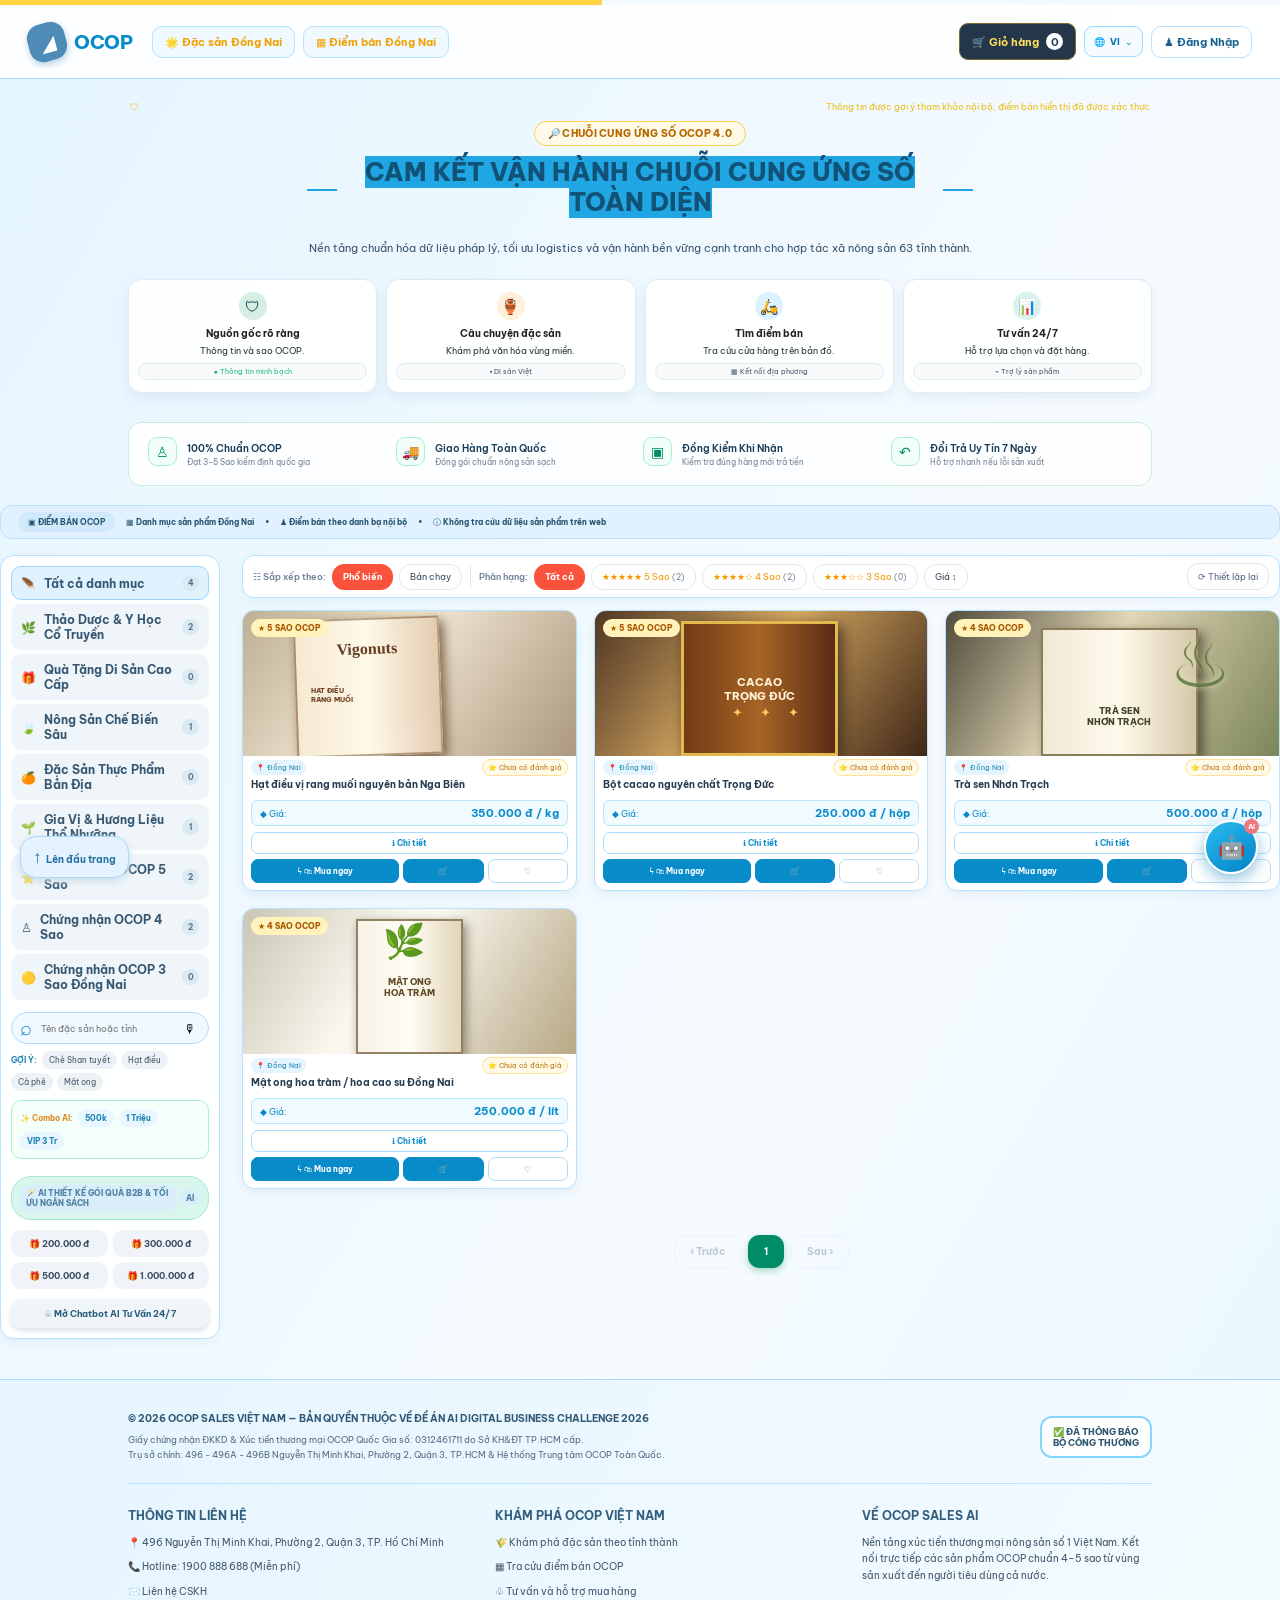
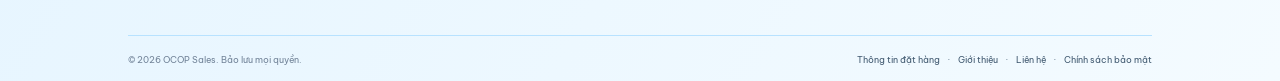
==== commit 520a8eb5: "capnhat" ====
--- a/shop.html
+++ b/shop.html
@@ -11,6 +11,7 @@
   <link rel="stylesheet" href="styles.css">
   <link rel="stylesheet" href="locale.css">
   <link rel="stylesheet" href="chatbot.css">
+  <link rel="stylesheet" href="auth.css">
 </head>
 <body>
   <div class="top-accent"></div>
@@ -36,7 +37,7 @@
           <button type="button" role="menuitemradio" aria-checked="false" data-locale="ja"><b>JA</b><span>日本語</span></button>
         </div>
       </div>
-      <button class="login-button" type="button" data-i18n="shop.login">♟ Đăng Nhập</button>
+      <button class="login-button" id="loginButton" type="button" aria-label="Đăng nhập hoặc đăng ký" data-i18n="shop.login" data-i18n-aria="auth.open">♟ Đăng Nhập</button>
     </div>
   </header>
 
@@ -67,15 +68,15 @@
       <div class="catalog-layout">
         <aside class="filters" aria-label="Bộ lọc sản phẩm" data-i18n-aria="shop.filters">
           <div class="filter-categories" id="categoryFilters">
-            <button class="category active" data-category="all"><span>🪶</span><span data-i18n="shop.categoryAll">Tất cả danh mục</span><b>4</b></button>
-            <button class="category" data-category="herbal"><span>🌿</span><span data-i18n="shop.categoryHerbal">Thảo Dược &amp; Y Học Cổ Truyền</span><b>2</b></button>
+            <button class="category active" data-category="all"><span>🪶</span><span data-i18n="shop.categoryAll">Tất cả danh mục</span><b>0</b></button>
+            <button class="category" data-category="herbal"><span>🌿</span><span data-i18n="shop.categoryHerbal">Thảo Dược &amp; Y Học Cổ Truyền</span><b>0</b></button>
             <button class="category" data-category="gift"><span>🎁</span><span data-i18n="shop.categoryGift">Quà Tặng Di Sản Cao Cấp</span><b>0</b></button>
-            <button class="category" data-category="farm"><span>🍃</span><span data-i18n="shop.categoryFarm">Nông Sản Chế Biến Sâu</span><b>1</b></button>
+            <button class="category" data-category="farm"><span>🍃</span><span data-i18n="shop.categoryFarm">Nông Sản Chế Biến Sâu</span><b>0</b></button>
             <button class="category" data-category="specialty"><span>🍊</span><span data-i18n="shop.categorySpecialty">Đặc Sản Thực Phẩm Bản Địa</span><b>0</b></button>
-            <button class="category" data-category="spice"><span>🌱</span><span data-i18n="shop.categorySpice">Gia Vị &amp; Hương Liệu Thổ Nhưỡng</span><b>1</b></button>
-            <button class="category" data-category="five"><span>⭐</span><span data-i18n="shop.categoryFive">Chứng nhận OCOP 5 Sao</span><b>2</b></button>
-            <button class="category" data-category="four"><span>♙</span><span data-i18n="shop.categoryFour">Chứng nhận OCOP 4 Sao</span><b>2</b></button>
-            <button class="category" data-category="three"><span>🟡</span><span data-i18n="shop.categoryThree">Chứng nhận OCOP 3 Sao Đồng Nai</span><b>25</b></button>
+            <button class="category" data-category="spice"><span>🌱</span><span data-i18n="shop.categorySpice">Gia Vị &amp; Hương Liệu Thổ Nhưỡng</span><b>0</b></button>
+            <button class="category" data-category="five"><span>⭐</span><span data-i18n="shop.categoryFive">Chứng nhận OCOP 5 Sao</span><b>0</b></button>
+            <button class="category" data-category="four"><span>♙</span><span data-i18n="shop.categoryFour">Chứng nhận OCOP 4 Sao</span><b>0</b></button>
+            <button class="category" data-category="three"><span>🟡</span><span data-i18n="shop.categoryThree">Chứng nhận OCOP 3 Sao Đồng Nai</span><b>0</b></button>
           </div>
           <label class="search-box"><span>⌕</span><input id="searchInput" type="search" placeholder="Tên đặc sản hoặc tỉnh" data-i18n-placeholder="shop.searchPlaceholder"><button type="button" aria-label="Tìm kiếm" data-i18n-aria="shop.search">🎙</button></label>
           <div class="suggestions"><b data-i18n="shop.suggestions">GỢI Ý:</b><button data-search="Chè">Chè Shan tuyết</button><button data-search="Hạt điều">Hạt điều</button><button data-search="Cà phê">Cà phê</button><button data-search="Mật ong">Mật ong</button></div>
@@ -94,8 +95,8 @@
             <button class="sort active" data-sort="popular" data-i18n="shop.popular">Phổ biến</button><button class="sort" data-sort="bestseller" data-i18n="shop.bestSelling">Bán chạy</button>
             <span class="divider"></span><span class="sort-label" data-i18n="shop.rating">Phân hạng:</span>
             <button class="rating-filter active" data-rating="all" data-i18n="shop.all">Tất cả</button>
-            <button class="rating-filter" data-rating="5">★★★★★ <span data-i18n="shop.fiveStars">5 Sao</span> <small>(2)</small></button>
-            <button class="rating-filter" data-rating="4">★★★★☆ <span data-i18n="shop.fourStars">4 Sao</span> <small>(2)</small></button>
+            <button class="rating-filter" data-rating="5">★★★★★ <span data-i18n="shop.fiveStars">5 Sao</span> <small>(0)</small></button>
+            <button class="rating-filter" data-rating="4">★★★★☆ <span data-i18n="shop.fourStars">4 Sao</span> <small>(0)</small></button>
             <button class="rating-filter" data-rating="3">★★★☆☆ <span data-i18n="shop.threeStars">3 Sao</span> <small>(0)</small></button>
             <button class="sort price-sort" id="priceSort" data-i18n="shop.price">Giá ↕</button>
             <button class="reset-button" id="resetFilters" data-i18n="shop.reset">⟳ Thiết lập lại</button>
@@ -188,6 +189,97 @@
       </footer>
     </section>
   </div>
+  <div class="auth-backdrop" id="authBackdrop" hidden>
+    <section class="auth-dialog" role="dialog" aria-modal="true" aria-labelledby="authTitle">
+      <header class="auth-header">
+        <span class="auth-avatar" aria-hidden="true">♟</span>
+        <div class="auth-heading">
+          <span class="auth-kicker" data-i18n="auth.badge">▣ CỔNG KHÁCH HÀNG OCOP</span>
+          <h2 id="authTitle" data-i18n="auth.title">👤 QUẢN LÝ TÀI KHOẢN KHÁCH HÀNG</h2>
+        </div>
+        <button class="auth-close" id="authClose" type="button" aria-label="Đóng" data-i18n-aria="auth.close">×</button>
+      </header>
+      <div class="auth-tabs" id="authTabs" role="tablist" aria-label="Tài khoản" data-i18n-aria="auth.tabs">
+        <button class="active" id="authTabLogin" type="button" role="tab" aria-selected="true" aria-controls="authLoginPanel" data-auth-tab="login" data-i18n="auth.tabLogin">🔑 Đăng Nhập</button>
+        <button id="authTabRegister" type="button" role="tab" aria-selected="false" aria-controls="authRegisterPanel" data-auth-tab="register" data-i18n="auth.tabRegister">📝 Đăng Ký</button>
+      </div>
+      <div class="auth-content">
+        <section class="auth-panel" id="authLoginPanel" role="tabpanel" aria-labelledby="authTabLogin" data-auth-panel="login">
+          <form id="authLoginForm" novalidate>
+            <label for="authLoginAccount" data-i18n="auth.account">Tài khoản (Tên đăng nhập hoặc Số điện thoại) <span>*</span></label>
+            <input id="authLoginAccount" name="account" type="text" autocomplete="username" required placeholder="Ví dụ: khachhang hoặc 0912345678" data-i18n-placeholder="auth.accountPlaceholder">
+            <label for="authLoginPassword" data-i18n="auth.password">Mật khẩu <span>*</span></label>
+            <div class="auth-password-field">
+              <input id="authLoginPassword" name="password" type="password" autocomplete="current-password" required placeholder="Nhập mật khẩu..." data-i18n-placeholder="auth.passwordPlaceholder">
+              <button type="button" data-auth-toggle="authLoginPassword" aria-label="Hiện mật khẩu" data-i18n-aria="auth.showPassword">◉</button>
+            </div>
+            <div class="auth-forgot-row"><button type="button" id="authForgotLink" data-i18n="auth.forgot">Quên mật khẩu?</button></div>
+            <p class="auth-status" id="authLoginStatus" role="status" aria-live="polite"></p>
+            <button class="auth-submit auth-submit-login" type="submit" data-i18n="auth.loginSubmit">↪ ĐĂNG NHẬP NGAY</button>
+          </form>
+          <p class="auth-switch"><span data-i18n="auth.noAccount">Chưa có tài khoản?</span> <button type="button" data-auth-tab-link="register" data-i18n="auth.registerLink">Bấm vào đây để Đăng Ký miễn phí</button></p>
+        </section>
+        <section class="auth-panel" id="authRegisterPanel" role="tabpanel" aria-labelledby="authTabRegister" data-auth-panel="register" hidden>
+          <form id="authRegisterForm" class="auth-register-form" novalidate>
+            <div class="auth-field">
+              <label for="authName" data-i18n="auth.name">Họ và tên <span>*</span></label>
+              <input id="authName" name="name" type="text" autocomplete="name" minlength="2" maxlength="100" required placeholder="Ví dụ: Nguyễn Văn An" data-i18n-placeholder="auth.namePlaceholder">
+            </div>
+            <div class="auth-field">
+              <label for="authUsername" data-i18n="auth.username">Tên tài khoản (Username) <span>*</span></label>
+              <input id="authUsername" name="username" type="text" autocomplete="username" minlength="3" maxlength="24" pattern="[A-Za-z0-9._\-]+" required placeholder="Ví dụ: nguyenvana" data-i18n-placeholder="auth.usernamePlaceholder">
+            </div>
+            <div class="auth-field auth-field-wide">
+              <label for="authPhone" data-i18n="auth.phone">Số điện thoại <span>*</span></label>
+              <input id="authPhone" name="phone" type="tel" autocomplete="tel" inputmode="tel" required placeholder="Ví dụ: 0912345678" data-i18n-placeholder="auth.phonePlaceholder">
+            </div>
+            <div class="auth-field">
+              <label for="authRegisterPassword" data-i18n="auth.password">Mật khẩu <span>*</span></label>
+              <div class="auth-password-field">
+                <input id="authRegisterPassword" name="password" type="password" autocomplete="new-password" minlength="8" required placeholder="Tối thiểu 8 ký tự..." data-i18n-placeholder="auth.passwordMin">
+                <button type="button" data-auth-toggle="authRegisterPassword" aria-label="Hiện mật khẩu" data-i18n-aria="auth.showPassword">◉</button>
+              </div>
+            </div>
+            <div class="auth-field">
+              <label for="authConfirmPassword" data-i18n="auth.confirmPassword">Nhập lại mật khẩu <span>*</span></label>
+              <div class="auth-password-field">
+                <input id="authConfirmPassword" name="confirmPassword" type="password" autocomplete="new-password" minlength="8" required placeholder="Nhập lại mật khẩu..." data-i18n-placeholder="auth.confirmPlaceholder">
+                <button type="button" data-auth-toggle="authConfirmPassword" aria-label="Hiện mật khẩu" data-i18n-aria="auth.showPassword">◉</button>
+              </div>
+            </div>
+            <p class="auth-status auth-field-wide" id="authRegisterStatus" role="status" aria-live="polite"></p>
+            <button class="auth-submit auth-submit-register auth-field-wide" type="submit" data-i18n="auth.createSubmit">♟ TẠO TÀI KHOẢN</button>
+          </form>
+          <p class="auth-switch"><span data-i18n="auth.haveAccount">Đã có tài khoản?</span> <button type="button" data-auth-tab-link="login" data-i18n="auth.backLogin">Quay lại Đăng Nhập</button></p>
+        </section>
+        <section class="auth-panel auth-recovery-panel" id="authRecoveryPanel" data-auth-panel="forgot" hidden>
+          <h3 data-i18n="auth.recoveryTitle">Quên mật khẩu</h3>
+          <p data-i18n="auth.recoveryIntro">Nhập số điện thoại đã đăng ký để nhận mã xác nhận qua SMS.</p>
+          <form id="authRecoveryForm" novalidate>
+            <label for="authRecoveryPhone" data-i18n="auth.phone">Số điện thoại <span>*</span></label>
+            <input id="authRecoveryPhone" name="phone" type="tel" autocomplete="tel" inputmode="tel" required placeholder="0912345678" data-i18n-placeholder="auth.phonePlaceholder">
+            <button class="auth-code-button" id="authSendCode" type="button" data-i18n="auth.sendCode">Gửi mã xác nhận</button>
+            <label for="authCode" data-i18n="auth.code">Mã xác nhận 6 chữ số <span>*</span></label>
+            <input id="authCode" name="code" type="text" inputmode="numeric" autocomplete="one-time-code" pattern="[0-9]{6}" maxlength="6" required placeholder="Nhập mã 6 chữ số..." data-i18n-placeholder="auth.codePlaceholder">
+            <label for="authNewPassword" data-i18n="auth.newPassword">Mật khẩu mới <span>*</span></label>
+            <div class="auth-password-field">
+              <input id="authNewPassword" name="newPassword" type="password" autocomplete="new-password" minlength="8" required placeholder="Tối thiểu 8 ký tự..." data-i18n-placeholder="auth.passwordMin">
+              <button type="button" data-auth-toggle="authNewPassword" aria-label="Hiện mật khẩu" data-i18n-aria="auth.showPassword">◉</button>
+            </div>
+            <label for="authNewPasswordConfirm" data-i18n="auth.confirmNewPassword">Nhập lại mật khẩu mới <span>*</span></label>
+            <div class="auth-password-field">
+              <input id="authNewPasswordConfirm" name="confirmPassword" type="password" autocomplete="new-password" minlength="8" required placeholder="Nhập lại mật khẩu mới..." data-i18n-placeholder="auth.confirmNewPlaceholder">
+              <button type="button" data-auth-toggle="authNewPasswordConfirm" aria-label="Hiện mật khẩu" data-i18n-aria="auth.showPassword">◉</button>
+            </div>
+            <p class="auth-status" id="authRecoveryStatus" role="status" aria-live="polite"></p>
+            <button class="auth-submit auth-submit-login" type="submit" data-i18n="auth.resetSubmit">Đặt lại mật khẩu</button>
+          </form>
+          <button class="auth-recovery-back" type="button" data-auth-tab-link="login" data-i18n="auth.backLogin">Quay lại đăng nhập</button>
+        </section>
+        <p class="auth-note" data-i18n="auth.backendNote">Giao diện mẫu chưa kết nối hệ thống xác thực/SMS; thông tin mật khẩu không được lưu.</p>
+      </div>
+    </section>
+  </div>
   <button class="floating-chat" id="floatingChat" type="button" aria-label="Mở chatbot" data-i18n-aria="shop.openChat">🤖<b>AI</b></button>
   <div class="toast" id="toast" role="status" aria-live="polite"></div>
   <script src="locale.js"></script>
@@ -195,5 +287,6 @@
   <script src="cart.js"></script>
   <script src="chatbot.js"></script>
   <script src="app.js"></script>
+  <script src="auth.js"></script>
 </body>
 </html>
--- a/styles.css
+++ b/styles.css
@@ -151,6 +151,6 @@
   .legal { align-items:flex-start; flex-direction:column; }.footer-columns { grid-template-columns:1fr; gap:12px; padding:20px 0; }.footer-columns h2 { margin-bottom:6px; }.footer-columns p,.footer-columns a { margin:5px 0; }.footer-bottom { gap:10px; flex-direction:column; }.back-top { left:10px; bottom:12px; }.floating-chat { right:12px; bottom:14px; }
 }
 @media (max-width: 420px) {
-  .login-button { display:none; }.product-grid { grid-template-columns:1fr; }.product-image { height:175px; }.toolbar { align-items:flex-start; }.sort-label { display:none; }
+  .product-grid { grid-template-columns:1fr; }.product-image { height:175px; }.toolbar { align-items:flex-start; }.sort-label { display:none; }
   .rating-filter small { display:none; }.header-actions .cart-button { font-size:8px; }
 }
--- a/auth.css
+++ b/auth.css
@@ -0,0 +1,187 @@
+.auth-backdrop {
+  position: fixed;
+  inset: 0;
+  z-index: 1000;
+  display: grid;
+  place-items: center;
+  padding: 18px;
+  background: rgba(15, 33, 48, .55);
+  backdrop-filter: blur(4px);
+}
+.auth-backdrop[hidden], .auth-panel[hidden] { display: none; }
+.auth-dialog {
+  width: min(100%, 520px);
+  max-height: min(92vh, 760px);
+  overflow: auto;
+  border: 1px solid #8fc9ec;
+  border-radius: 15px;
+  background: #fff;
+  box-shadow: 0 22px 70px rgba(0, 29, 52, .3);
+  color: #233848;
+  animation: auth-appear .18s ease-out;
+}
+@keyframes auth-appear {
+  from { opacity: 0; transform: translateY(8px) scale(.99); }
+  to { opacity: 1; transform: translateY(0) scale(1); }
+}
+.auth-header {
+  display: flex;
+  align-items: center;
+  gap: 12px;
+  padding: 15px 19px;
+  color: #fff;
+  background: linear-gradient(112deg, #0879b8, #28a9df);
+}
+.auth-avatar {
+  display: grid;
+  flex: 0 0 43px;
+  width: 43px;
+  height: 43px;
+  place-items: center;
+  border: 1px solid rgba(255,255,255,.62);
+  border-radius: 50%;
+  background: rgba(255,255,255,.16);
+  font-size: 22px;
+}
+.auth-heading { min-width: 0; }
+.auth-kicker { display: block; margin-bottom: 4px; font-size: 9px; font-weight: 800; letter-spacing: .75px; opacity: .88; }
+.auth-heading h2 { margin: 0; font-size: 15px; line-height: 1.35; }
+.auth-close {
+  display: grid;
+  flex: 0 0 32px;
+  width: 32px;
+  height: 32px;
+  margin-left: auto;
+  place-items: center;
+  border: 1px solid rgba(255,255,255,.5);
+  border-radius: 50%;
+  color: #fff;
+  background: rgba(255,255,255,.12);
+  font-size: 24px;
+  line-height: 1;
+  cursor: pointer;
+}
+.auth-close:hover { background: rgba(255,255,255,.24); }
+.auth-tabs {
+  display: grid;
+  grid-template-columns: 1fr 1fr;
+  gap: 5px;
+  padding: 10px 19px 0;
+  border-bottom: 1px solid #dce8ee;
+}
+.auth-tabs button {
+  min-height: 39px;
+  padding: 9px 10px;
+  border: 0;
+  border-bottom: 3px solid transparent;
+  color: #607989;
+  background: transparent;
+  font-weight: 800;
+  cursor: pointer;
+}
+.auth-tabs button:hover { color: #087db8; }
+.auth-tabs button.active { border-bottom-color: #1199d2; color: #087db8; }
+.auth-content { padding: 17px 21px 14px; }
+.auth-panel form { display: flex; flex-direction: column; gap: 8px; }
+.auth-panel label { margin-top: 3px; color: #294354; font-size: 12px; font-weight: 700; }
+.auth-panel label::after { content: " *"; color: #dc4444; }
+.auth-panel input {
+  box-sizing: border-box;
+  width: 100%;
+  min-height: 40px;
+  padding: 10px 12px;
+  border: 1px solid #cadbe5;
+  border-radius: 7px;
+  outline: none;
+  color: #233848;
+  background: #fbfdff;
+  font: inherit;
+  font-size: 13px;
+  transition: border-color .15s, box-shadow .15s;
+}
+.auth-panel input:focus { border-color: #1a9bd2; box-shadow: 0 0 0 3px rgba(26,155,210,.13); }
+.auth-panel input::placeholder { color: #93a6b1; }
+.auth-password-field { position: relative; }
+.auth-password-field input { padding-right: 43px; }
+.auth-password-field button {
+  position: absolute;
+  top: 50%;
+  right: 7px;
+  width: 31px;
+  height: 31px;
+  transform: translateY(-50%);
+  border: 0;
+  border-radius: 5px;
+  color: #638093;
+  background: transparent;
+  cursor: pointer;
+}
+.auth-password-field button:hover { color: #087db8; background: #edf8fd; }
+.auth-forgot-row { display: flex; justify-content: flex-end; margin-top: -1px; }
+.auth-forgot-row button, .auth-switch button, .auth-recovery-panel > button {
+  padding: 2px 0;
+  border: 0;
+  color: #087eb9;
+  background: transparent;
+  font: inherit;
+  font-size: 12px;
+  font-weight: 700;
+  cursor: pointer;
+}
+.auth-forgot-row button:hover, .auth-switch button:hover { text-decoration: underline; }
+.auth-submit, .auth-code-button {
+  min-height: 42px;
+  margin-top: 4px;
+  padding: 10px 14px;
+  border: 0;
+  border-radius: 7px;
+  color: #fff;
+  background: #087eb9;
+  box-shadow: 0 3px 8px rgba(8,126,185,.2);
+  font-size: 12px;
+  font-weight: 800;
+  letter-spacing: .25px;
+  cursor: pointer;
+}
+.auth-submit:hover, .auth-code-button:hover { filter: brightness(1.06); }
+.auth-submit-register { background: #168a53; box-shadow: 0 3px 8px rgba(22,138,83,.2); }
+.auth-switch { margin: 14px 0 1px; color: #748895; text-align: center; font-size: 11px; }
+.auth-status { min-height: 0; margin: 0; color: #b13737; font-size: 11px; line-height: 1.45; }
+.auth-status:empty { display: none; }
+.auth-register-form { display: grid !important; grid-template-columns: 1fr 1fr; column-gap: 12px; row-gap: 8px !important; }
+.auth-field { min-width: 0; display: flex; flex-direction: column; gap: 8px; }
+.auth-field-wide { grid-column: 1 / -1; }
+.auth-code-button { margin-top: 2px; background: #eaf6fc; border: 1px solid #b8dff2; color: #0875ad; box-shadow: none; }
+.auth-recovery-panel h3 { margin: 0 0 5px; color: #263f50; font-size: 17px; }
+.auth-recovery-panel > p { margin: 0 0 13px; color: #718692; font-size: 12px; line-height: 1.5; }
+.auth-note { margin: 13px 0 0; padding-top: 10px; border-top: 1px solid #e6edf1; color: #758793; font-size: 10px; line-height: 1.5; text-align: center; }
+body.auth-modal-open { overflow: hidden; }
+
+@media (max-width: 420px) {
+  #loginButton {
+    display: inline-flex;
+    width: 34px;
+    min-width: 34px;
+    height: 34px;
+    padding: 0;
+    align-items: center;
+    justify-content: center;
+    overflow: hidden;
+    font-size: 0;
+  }
+  #loginButton::before { content: "♟"; font-size: 15px; }
+  .auth-backdrop { padding: 9px; }
+  .auth-dialog { max-height: 95vh; border-radius: 12px; }
+  .auth-header { padding: 13px 14px; }
+  .auth-heading h2 { font-size: 13px; }
+  .auth-content { padding: 14px 15px 12px; }
+  .auth-tabs { padding-right: 15px; padding-left: 15px; }
+}
+@media (max-width: 360px) {
+  .auth-register-form { grid-template-columns: 1fr; }
+  .auth-field-wide { grid-column: auto; }
+  .auth-register-form .auth-status, .auth-register-form .auth-submit { grid-column: auto; }
+}
+@media (prefers-reduced-motion: reduce) {
+  .auth-dialog { animation: none; }
+}
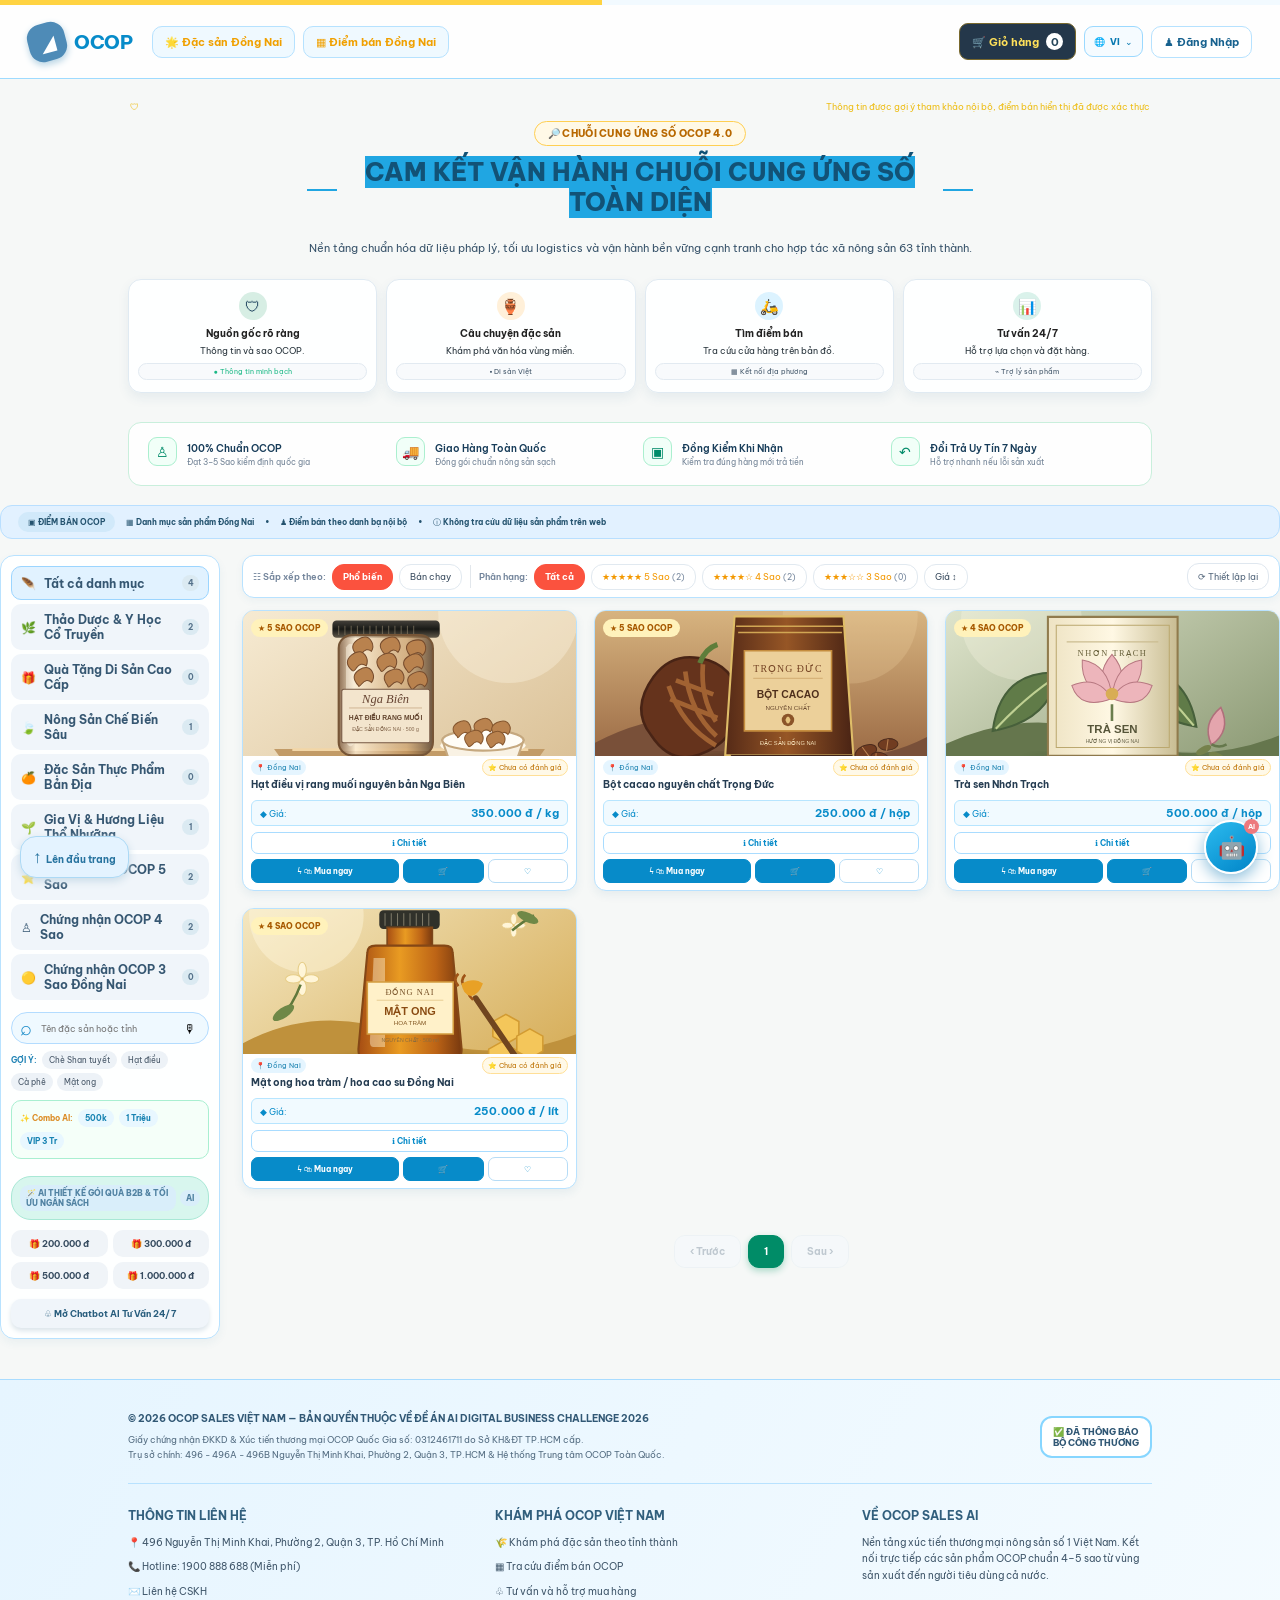
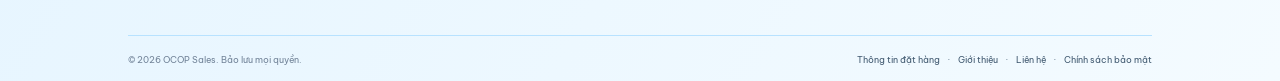
==== commit f22e7c31: "capnhat" ====
--- a/shop.html
+++ b/shop.html
@@ -184,9 +184,30 @@
         <p data-i18n="cart.notice">Giỏ hàng được lưu trên thiết bị này. Liên hệ cửa hàng để xác nhận tồn kho, phí vận chuyển và đặt mua.</p>
         <div class="cart-actions">
           <button id="cartContinue" type="button" data-i18n="cart.continue">Tiếp tục mua sắm</button>
-          <a href="tel:1900888688" data-i18n="cart.checkout">Liên hệ đặt hàng</a>
+          <a href="checkout.html" data-i18n="cart.checkout">Tiến hành thanh toán</a>
         </div>
       </footer>
+    </section>
+  </div>
+  <div class="product-detail-backdrop" id="productDetailBackdrop" hidden>
+    <section class="product-detail-dialog" role="dialog" aria-modal="true" aria-labelledby="productDetailTitle">
+      <div class="product-detail-visual product-image" id="detailVisual" role="img"><span class="detail-brand">OCOP SALES</span><div class="art" aria-hidden="true"></div></div>
+      <div class="product-detail-content">
+        <button class="product-detail-close" id="productDetailClose" type="button" aria-label="Đóng">×</button>
+        <span class="detail-province">ĐỒNG NAI · OCOP <span id="detailRating"></span></span>
+        <h2 id="productDetailTitle"></h2>
+        <p class="detail-review">⭐ Chưa có đánh giá</p>
+        <p class="detail-description" id="detailDescription"></p>
+        <p class="detail-note">Thông tin sản phẩm tham khảo từ danh mục OCOP nội bộ. Ảnh minh họa; vui lòng xác nhận quy cách và tồn kho với điểm bán.</p>
+        <strong class="detail-price" id="detailPrice"></strong>
+        <div class="detail-actions">
+          <a href="index.html#store-network">📍 Điểm bán &amp; hồ sơ OCOP</a>
+          <button type="button" id="detailBuy">🚚 Mua ngay</button>
+          <button type="button" id="detailChat">✨ AI tư vấn</button>
+          <button class="detail-cart" type="button" id="detailAddCart">🛒 Thêm vào giỏ hàng</button>
+        </div>
+      </div>
+      <details class="detail-reviews"><summary>Đánh giá và nhận xét <span>Chưa có đánh giá cho sản phẩm này</span></summary></details>
     </section>
   </div>
   <div class="auth-backdrop" id="authBackdrop" hidden>
--- a/styles.css
+++ b/styles.css
@@ -1,7 +1,7 @@
 :root {
   font-family: "Be Vietnam Pro", Arial, sans-serif;
   color: #173c59;
-  background: #eaf7ff;
+  background: #f6f8f7;
   font-synthesis: none;
   --blue: #078bc9;
   --dark-blue: #115075;
@@ -10,7 +10,7 @@
 }
 * { box-sizing: border-box; }
 html { scroll-behavior: smooth; }
-body { margin: 0; min-width: 320px; background: linear-gradient(120deg, #e4f5ff 0%, #f6fbff 62%, #e8f7ff 100%); }
+body { margin: 0; min-width: 320px; background: #f6f8f7; }
 button, input { font: inherit; }
 button { cursor: pointer; }
 a { color: inherit; text-decoration: none; }
@@ -83,13 +83,13 @@
 .reset-button { margin-left: auto; min-height: 27px; padding: 5px 10px; border: 1px solid #dfe7ef; border-radius: 12px; color: #52657a; background: white; font-size: 9px; white-space: nowrap; }
 .product-grid { display: grid; grid-template-columns: repeat(3, minmax(0, 1fr)); gap: 17px; }
 .product-card { overflow: hidden; border: 1px solid #b8e2ff; border-radius: 12px; background: white; box-shadow: 0 4px 10px rgba(38, 101, 138, .08); }
-.product-image { height: 145px; position: relative; overflow: hidden; display: grid; place-items: center; background: #e9dac4; }
-.product-image::before { content: ""; position: absolute; inset: 0; background: linear-gradient(120deg, rgba(28,38,34,.15), transparent 40%, rgba(32,21,10,.1)); }
-.product-image.cashew { background: linear-gradient(125deg,#d9c8a9,#f2e7d4 45%,#bca88c); }
-.product-image.cacao { background: linear-gradient(125deg,#593a24,#d9ac64 47%,#442918); }
-.product-image.tea { background: linear-gradient(120deg,#5b5542,#e3d8b8 45%,#879264); }
-.product-image.honey { background: linear-gradient(120deg,#e9e2d0,#fdfbf4 48%,#c9b993); }
-.product-image .art { position: relative; z-index: 1; width: 80%; height: 100%; }
+.product-image { height: 145px; position: relative; overflow: hidden; display: grid; place-items: center; background-color: #e9dac4; background-position: center; background-size: cover; }
+.product-image::before { content: none; }
+.product-image.cashew { background-image: url("assets/cashew.svg"); }
+.product-image.cacao { background-image: url("assets/cacao.svg"); }
+.product-image.tea { background-image: url("assets/lotus-tea.svg"); }
+.product-image.honey { background-image: url("assets/honey.svg"); }
+.product-image .art { display: none; }
 .product-image.cashew .art::before { content: "Vigonuts"; position: absolute; inset: 5% 38% 0 7%; display: grid; place-items: start center; padding-top: 20px; color: #653d25; background: linear-gradient(90deg,#f5e9d2,#fff9e9,#e2ccb0); border: 2px solid rgba(115,78,43,.5); box-shadow: 4px 5px 12px #766044; font: 700 16px Georgia,serif; transform: rotate(-2deg); }
 .product-image.cashew .art::after { content: "HẠT ĐIỀU\A RANG MUỐI"; white-space: pre; position: absolute; top: 52%; left: 13%; z-index: 2; color: #75452a; font-size: 7px; font-weight: 800; }
 .product-image.cacao .art::before { content: "CACAO\A TRỌNG ĐỨC"; white-space: pre; position: absolute; inset: 7% 21% 0 20%; display: grid; place-items: center; color: #fff2d6; text-align: center; background: linear-gradient(90deg,#713b16,#a76425,#5a2c15); border: 3px solid #e3b94e; box-shadow: 4px 5px 14px #44321e; font-size: 11px; font-weight: 800; }
@@ -108,6 +108,13 @@
 .product-price { display: flex; justify-content: space-between; align-items: center; padding: 5px 8px; border: 1px solid #b7e5ff; border-radius: 6px; color: #078bc9; background: #f1faff; font-size: 9px; }
 .product-price b { font-size: 11px; }
 .details-button { width: 100%; margin-top: 6px; padding: 5px; border: 1px solid #a9dcff; border-radius: 7px; color: #078bc9; background: white; font-size: 8px; font-weight: 700; }
+.product-detail-backdrop[hidden] { display:none; }
+.product-detail-backdrop { position:fixed; inset:0; z-index:8; display:grid; place-items:center; overflow:auto; padding:24px; background:rgba(9,24,35,.62); backdrop-filter:blur(5px); }
+.product-detail-dialog { width:min(900px,100%); max-height:calc(100vh - 48px); overflow:auto; display:grid; grid-template-columns:minmax(0,1fr) minmax(0,1fr); grid-template-rows:minmax(360px,1fr) auto; border:1px solid #b9e2ff; border-radius:20px; background:#fff; box-shadow:0 22px 70px #071b2b66; }
+.product-detail-visual { min-height:360px; position:relative; overflow:hidden; display:grid; place-items:center; margin:14px 0 14px 14px; border-radius:12px 0 0 12px; background:#ecdfc7; }
+.product-detail-visual { height:auto; background-repeat:no-repeat; }.product-detail-visual.cashew { background-image:url("assets/cashew.svg"); }.product-detail-visual.cacao { background-image:url("assets/cacao.svg"); }.product-detail-visual.tea { background-image:url("assets/lotus-tea.svg"); }.product-detail-visual.honey { background-image:url("assets/honey.svg"); }
+.product-detail-visual .art { display:none; }.detail-brand { position:absolute;z-index:2;top:12px;left:12px;padding:5px 12px;border-radius:14px;color:#fff;background:#08684f;font-size:10px;font-weight:800;letter-spacing:1px; }
+.product-detail-content { position:relative;padding:30px 24px 20px; }.product-detail-close { position:absolute;top:14px;right:14px;width:36px;height:36px;border:0;border-radius:50%;color:#385a71;background:#f2f7fa;font-size:24px; }.detail-province { color:#176184;font-size:11px;font-weight:800;letter-spacing:.4px; }.detail-province span { margin-left:6px;color:#a86600; }.product-detail-content h2 { margin:12px 40px 7px 0;color:#163c59;font-size:21px;line-height:1.4; }.detail-review { margin:0 0 12px;padding-bottom:10px;border-bottom:1px solid #e5edf2;color:#765000;font-size:12px; }.detail-description,.detail-note { color:#425d72;font-size:13px;line-height:1.7; }.detail-note { padding-bottom:12px;border-bottom:1px solid #e5edf2;color:#728396;font-size:11px; }.detail-price { display:block;margin:14px 0;color:#173b59;font-size:20px; }.detail-actions { display:grid;grid-template-columns:1fr 1fr;gap:8px; }.detail-actions a,.detail-actions button { min-height:48px;display:flex;align-items:center;justify-content:center;padding:9px;border:1px solid #7fcaff;border-radius:11px;color:#075e8a;background:#eaf7ff;text-align:center;font-size:12px;font-weight:700; }.detail-actions button { font:inherit;font-size:12px;cursor:pointer; }.detail-actions .detail-cart { color:#fff;border-color:#078bc9;background:#078bc9; }.detail-reviews { grid-column:1/-1;padding:13px 16px;border-top:1px solid #71caff;border-radius:0 0 19px 19px;background:#e8f6ff; }.detail-reviews summary { color:#175575;font-size:12px;font-weight:700;cursor:pointer; }.detail-reviews summary span { display:none;margin-top:10px;color:#617b8e;font-weight:400; }.detail-reviews[open] summary span { display:block; }
 .product-actions { display: grid; grid-template-columns: 1fr .54fr .54fr; gap: 4px; margin-top: 5px; }
 .product-actions button { padding: 6px 4px; border: 1px solid #b6dcf6; border-radius: 7px; color: #078bc9; background: white; font-size: 8px; font-weight: 700; }
 .product-actions .buy, .product-actions .add-cart { color: white; border-color: #078bc9; background: #078bc9; }
@@ -148,6 +155,7 @@
   .toolbar { gap: 5px; padding: 7px; }.sort-label { font-size:8px; }.sort,.rating-filter,.reset-button { min-height:25px; padding:5px 7px; font-size:8px; }.divider { display:none; }.reset-button { margin-left:0; }
   .product-grid { grid-template-columns: repeat(2,minmax(0,1fr)); gap:8px; }.product-image { height:125px; }.product-info h3 { min-height:29px; font-size:9px; }
   .footer-inner { margin:0 16px; padding-top:24px; }
+  .product-detail-backdrop { padding:12px; }.product-detail-dialog { grid-template-columns:1fr;grid-template-rows:auto auto auto;max-height:calc(100vh - 24px); }.product-detail-visual { min-height:250px;height:34vh;margin:10px 10px 0;border-radius:12px; }.product-detail-content { padding:22px 18px 16px; }.product-detail-content h2 { font-size:18px; }.detail-description { font-size:12px; }.detail-reviews { grid-column:auto; }
   .legal { align-items:flex-start; flex-direction:column; }.footer-columns { grid-template-columns:1fr; gap:12px; padding:20px 0; }.footer-columns h2 { margin-bottom:6px; }.footer-columns p,.footer-columns a { margin:5px 0; }.footer-bottom { gap:10px; flex-direction:column; }.back-top { left:10px; bottom:12px; }.floating-chat { right:12px; bottom:14px; }
 }
 @media (max-width: 420px) {
--- a/chatbot.css
+++ b/chatbot.css
@@ -13,7 +13,7 @@
   border: 1px solid #78cafa;
   border-radius: 22px;
   color: #172f42;
-  background: #e1f3fc;
+  background: #f1f5f6;
   box-shadow: 0 12px 32px rgba(48, 113, 149, .24);
   font-family: inherit;
 }
@@ -352,7 +352,7 @@
   background: #eef9ff;
   font-size: 24px;
 }
-.cart-content { min-height: 0; overflow: auto; padding: 15px 20px; background: #eaf6ff; }
+.cart-content { min-height: 0; overflow: auto; padding: 15px 20px; background: #f2f5f6; }
 .cart-empty { padding: 45px 12px; color: #5b778a; text-align: center; font-size: 13px; }
 .cart-items { display: grid; gap: 9px; }
 .cart-items[hidden] { display: none; }
